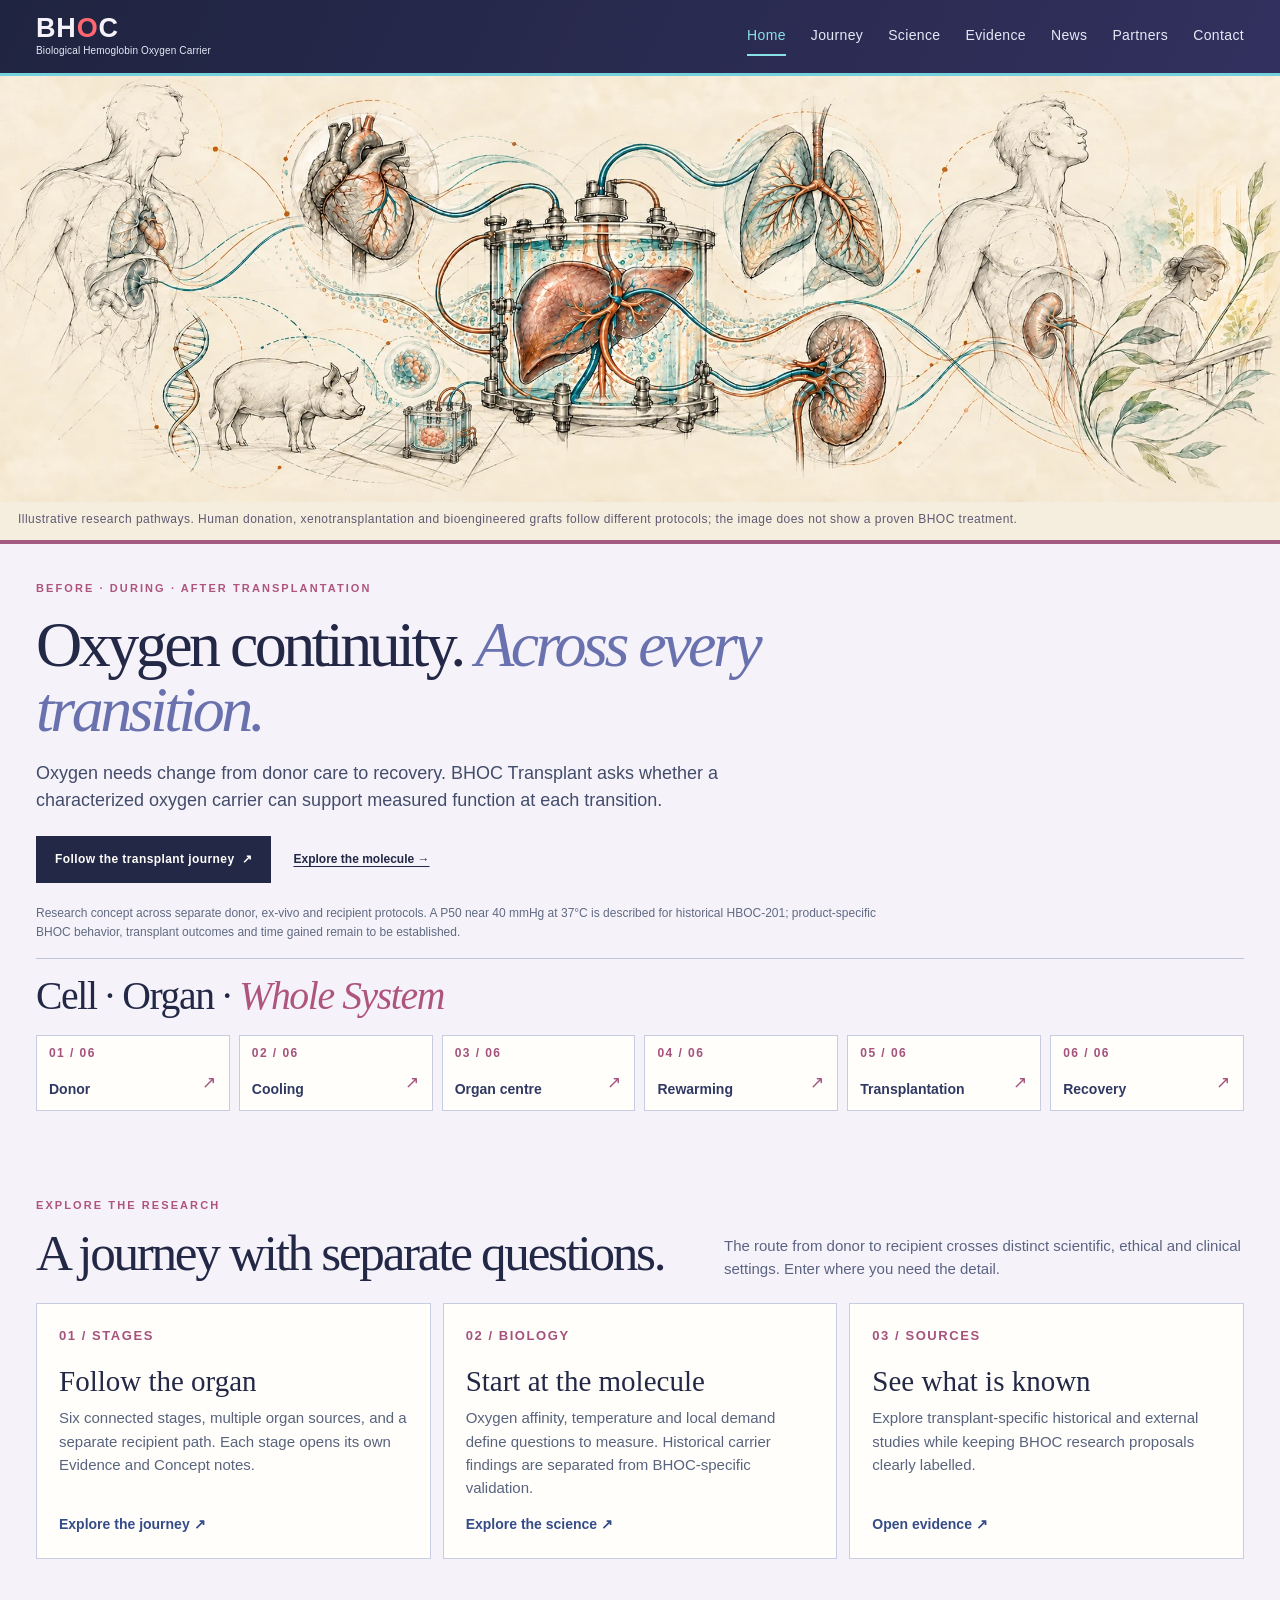
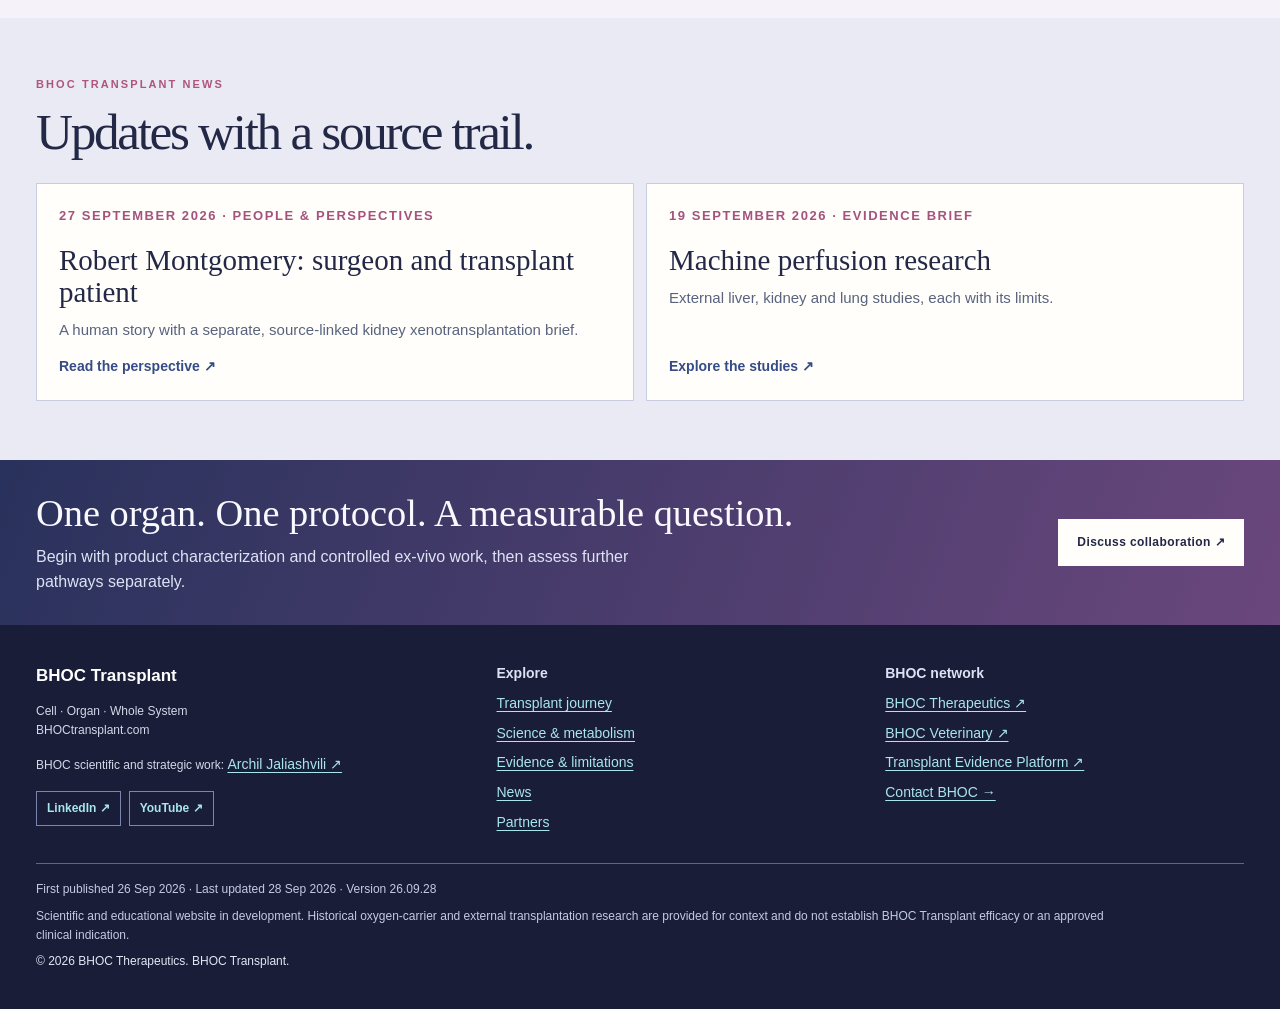
==== index.html @ cdf8cc91 "Clarify transplant journey wording and BHOC metadata" ====
<!doctype html>
<html lang="en">
<head>
<meta charset="utf-8">
<meta name="viewport" content="width=device-width, initial-scale=1">
<meta name="color-scheme" content="light">
<title>BHOC Transplant | Oxygen Continuity</title>
<meta name="description" content="BHOC Transplant research concept from donor care through organ preparation, transplantation and recovery.">
<link rel="canonical" href="https://bhoctransplant.com/">
<meta property="og:site_name" content="BHOC Therapeutics">
<meta property="og:locale" content="en_US">
<meta property="og:type" content="website">
<meta property="og:title" content="BHOC Transplant | Oxygen Continuity">
<meta property="og:description" content="BHOC Transplant research concept from donor care through organ preparation, transplantation and recovery.">
<meta property="og:url" content="https://bhoctransplant.com/">
<meta property="og:image" content="https://bhoctransplant.com/assets/transplant-journey-v3.webp">
<meta property="og:image:alt" content="BHOC Transplant organ preservation and oxygen continuity research concept">
<meta name="twitter:card" content="summary_large_image">
<meta name="twitter:title" content="BHOC Transplant | Oxygen Continuity">
<meta name="twitter:description" content="BHOC Transplant research concept from donor care through organ preparation, transplantation and recovery.">
<meta name="twitter:image" content="https://bhoctransplant.com/assets/transplant-journey-v3.webp">
<link rel="icon" type="image/svg+xml" href="data:image/svg+xml,%3Csvg%20xmlns%3D%22http%3A%2F%2Fwww.w3.org%2F2000%2Fsvg%22%20viewBox%3D%220%200%2064%2064%22%3E%3Crect%20width%3D%2264%22%20height%3D%2264%22%20rx%3D%2214%22%20fill%3D%22%23232847%22%2F%3E%3Cpath%20d%3D%22M19%2030a13%2013%200%200%201%2026-3M45%2034a13%2013%200%200%201-26%203%22%20fill%3D%22none%22%20stroke%3D%22%2375d2dc%22%20stroke-width%3D%225%22%20stroke-linecap%3D%22round%22%2F%3E%3Ccircle%20cx%3D%2232%22%20cy%3D%2232%22%20r%3D%224%22%20fill%3D%22%23ae547f%22%2F%3E%3C%2Fsvg%3E">
<link rel="stylesheet" href="assets/site.css?v=readability-1">
<script src="https://analytics.ahrefs.com/analytics.js" data-key="QKOByuekLnQUD29dCCoJVQ" async></script>
<script src="assets/ga4.js?v=20260927" defer></script>
<script type="application/ld+json">{"@context":"https://schema.org","@graph":[{"@type":"Organization","@id":"https://bhoctherapeutics.com/#organization","name":"BHOC Therapeutics","url":"https://bhoctherapeutics.com/","sameAs":["https://www.linkedin.com/company/bhoc-therapeutics/","https://www.youtube.com/@BHOCTherapeutics","https://bhocvet.com/","https://bhoctransplant.com/"],"description":"BHOC Therapeutics connects hemoglobin biology, oxygen delivery and source-linked research across human, veterinary and transplant applications within Precision Oxygen Therapeutics.","logo":"https://bhoctherapeutics.com/assets/bhoc-biodiversity-logo.png"},{"@type":"Person","@id":"https://bhoctherapeutics.com/archil-jaliashvili/#person","name":"Archil Jaliashvili","url":"https://bhoctherapeutics.com/archil-jaliashvili/","sameAs":["https://www.linkedin.com/in/archil-jaliashvili-bhoc/","https://orcid.org/0009-0006-4712-4942","https://github.com/ArchilJali"],"description":"Biotechnology and healthcare executive with more than 20 years of experience; BHOC project lead.","jobTitle":"Biotechnology and oxygen therapeutics executive","worksFor":{"@id":"https://bhoctherapeutics.com/#organization"},"knowsAbout":["Biological Hemoglobin Oxygen Carrier","Precision Oxygen Therapeutics","Hemoglobin-based oxygen carriers","Tissue oxygen delivery","Microcirculation"]},{"@type":"WebPage","@id":"https://bhoctransplant.com/#webpage","url":"https://bhoctransplant.com/","name":"BHOC Transplant | Oxygen Continuity","description":"BHOC Transplant research concept from donor care through organ preparation, transplantation and recovery.","isPartOf":{"@type":"WebSite","@id":"https://bhoctransplant.com/#website","name":"BHOC Therapeutics","url":"https://bhoctransplant.com/","alternateName":["BHOC Transplant"],"publisher":{"@id":"https://bhoctherapeutics.com/#organization"}},"publisher":{"@id":"https://bhoctherapeutics.com/#organization"},"mentions":{"@id":"https://bhoctherapeutics.com/archil-jaliashvili/#person"}}]}</script>
<script type="application/ld+json" data-bhoc-identity>{"@context":"https://schema.org","@graph":[{"@type":"WebSite","@id":"https://bhoctransplant.com/#website","name":"BHOC Therapeutics","url":"https://bhoctransplant.com/","publisher":{"@id":"https://bhoctherapeutics.com/#organization"},"inLanguage":"en","alternateName":["BHOC-Transplant-Therapeutics"]}]}</script>
</head>
<body class="home">
<div class="top"><header class="wrap topline"><a class="brand" href="/" aria-label="BHOC Transplant home"><span class="brand-mark">BH<i>O</i>C</span><span class="brand-sub">Biological Hemoglobin Oxygen Carrier</span></a><nav class="topnav" aria-label="Sections"><a href="/" aria-current="page">Home</a><a href="journey.html">Journey</a><a href="science.html">Science</a><a href="evidence.html">Evidence</a><a href="news.html">News</a><a href="partners.html">Partners</a><a href="contact.html">Contact</a></nav></header></div>
<main>
<section class="hero" id="idea">
        <figure class="hero-art">
          <img src="assets/transplant-journey-v3.webp" width="2172" height="724" loading="eager" fetchpriority="high" alt="Pencil and watercolor study of donor and recipient, heart, lungs, liver and kidney around an organ preparation chamber; a pig and DNA illustrate the separate xenograft path, and a small cabinet bioreactor contains a growing tissue construct">
          <figcaption>Illustrative research pathways. Human donation, xenotransplantation and bioengineered grafts follow different protocols; the image does not show a proven BHOC treatment.</figcaption>
        </figure>
      <div class="wrap hero-grid">
        <div class="hero-copy">
          <div class="eyebrow">Before · During · After transplantation</div>
          <h1 class="serif">Oxygen continuity. <em>Across every transition.</em></h1>
          <p class="lede">Oxygen needs change from donor care to recovery. BHOC Transplant asks whether a characterized oxygen carrier can support measured function at each transition.</p>
          <div class="hero-actions"><a class="button" href="journey.html">Follow the transplant journey &nbsp;↗</a><a class="textlink" href="science.html">Explore the molecule →</a></div>
          <p class="micro">Research concept across separate donor, ex-vivo and recipient protocols. A P50 near 40 mmHg at 37°C is described for historical HBOC-201; product-specific BHOC behavior, transplant outcomes and time gained remain to be established.</p>
        </div>

      </div>
      <div class="wrap journey-bar" id="journey">
        <div class="journey-vision">
          <h2>Cell · Organ · <em>Whole System</em></h2>
        </div>
        <nav class="stage-nav" aria-label="Explore the transplant stages">
          <a href="journey.html#stage-donor"><small>01 / 06</small><strong>Donor</strong></a>
          <a href="journey.html#stage-cooling"><small>02 / 06</small><strong>Cooling</strong></a>
          <a href="journey.html#stage-centre"><small>03 / 06</small><strong>Organ centre</strong></a>
          <a href="journey.html#stage-rewarming"><small>04 / 06</small><strong>Rewarming</strong></a>
          <a href="journey.html#stage-transplant"><small>05 / 06</small><strong>Transplantation</strong></a>
          <a href="journey.html#stage-recovery"><small>06 / 06</small><strong>Recovery</strong></a>
        </nav>
      </div>
    </section><section class="section home-directions"><div class="wrap"><div class="section-head"><div><div class="eyebrow">Explore the research</div><h2 class="serif">A journey with separate questions.</h2></div><p class="section-intro">The route from donor to recipient crosses distinct scientific, ethical and clinical settings. Enter where you need the detail.</p></div><div class="tile-grid"><a class="tile" href="journey.html"><small>01 / Stages</small><h3>Follow the organ</h3><p>Six connected stages, multiple organ sources, and a separate recipient path. Each stage opens its own Evidence and Concept notes.</p><span class="read-more">Explore the journey ↗</span></a><a class="tile" href="science.html"><small>02 / Biology</small><h3>Start at the molecule</h3><p>Oxygen affinity, temperature and local demand define questions to measure. Historical carrier findings are separated from BHOC-specific validation.</p><span class="read-more">Explore the science ↗</span></a><a class="tile" href="evidence.html"><small>03 / Sources</small><h3>See what is known</h3><p>Explore transplant-specific historical and external studies while keeping BHOC research proposals clearly labelled.</p><span class="read-more">Open evidence ↗</span></a></div></div></section><section class="section alt"><div class="wrap"><div class="section-head"><div><div class="eyebrow">BHOC Transplant news</div><h2 class="serif">Updates with a source trail.</h2></div></div><div class="tile-grid home-news-grid"><a class="tile" href="news/robert-montgomery-transplant-perspective.html"><small>27 September 2026 · People &amp; perspectives</small><h3>Robert Montgomery: surgeon and transplant patient</h3><p>A human story with a separate, source-linked kidney xenotransplantation brief.</p><span class="read-more">Read the perspective ↗</span></a><a class="tile" href="news.html#machine-perfusion"><small>19 September 2026 · Evidence brief</small><h3>Machine perfusion research</h3><p>External liver, kidney and lung studies, each with its limits.</p><span class="read-more">Explore the studies ↗</span></a></div></div></section><section class="partner-ribbon"><div class="wrap"><div><h2>One organ. One protocol. A measurable question.</h2><p>Begin with product characterization and controlled ex-vivo work, then assess further pathways separately.</p></div><a class="button" href="partners.html">Discuss collaboration ↗</a></div></section>
</main>
<footer><div class="wrap footer-grid"><div class="footer-identity"><strong>BHOC Transplant</strong><p>Cell · Organ · Whole System<br>BHOCtransplant.com</p><p>BHOC scientific and strategic work: <a href="https://bhoctherapeutics.com/archil-jaliashvili/" target="_blank" rel="noopener noreferrer">Archil Jaliashvili ↗</a></p><div class="footer-socials" role="group" aria-label="BHOC social media"><a href="https://www.linkedin.com/company/bhoc-therapeutics/" target="_blank" rel="noopener noreferrer" aria-label="BHOC Therapeutics on LinkedIn">LinkedIn ↗</a><a href="https://www.youtube.com/@BHOCTherapeutics" target="_blank" rel="noopener noreferrer" aria-label="BHOC Therapeutics on YouTube">YouTube ↗</a></div></div><div class="footer-links"><b>Explore</b><a href="journey.html">Transplant journey</a><a href="science.html">Science &amp; metabolism</a><a href="evidence.html">Evidence &amp; limitations</a><a href="news.html">News</a><a href="partners.html">Partners</a></div><div class="footer-links"><b>BHOC network</b><a href="https://bhoctherapeutics.com/" target="_blank" rel="noopener noreferrer">BHOC Therapeutics ↗</a><a href="https://bhocvet.com/" target="_blank" rel="noopener noreferrer">BHOC Veterinary ↗</a><a href="https://bhoctherapeutics.com/evidence/library/transplant/related/" target="_blank" rel="noopener noreferrer">Transplant Evidence Platform ↗</a><a href="contact.html">Contact BHOC →</a></div></div><div class="wrap footer-meta"><p>First published <time datetime="2026-09-26">26 Sep 2026</time> · Last updated <time datetime="2026-09-28">28 Sep 2026</time> · Version 26.09.28</p><p>Scientific and educational website in development. Historical oxygen-carrier and external transplantation research are provided for context and do not establish BHOC Transplant efficacy or an approved clinical indication.</p><p>© 2026 BHOC Therapeutics. BHOC Transplant.</p></div></footer>
</body>
</html>
---- assets/site.css ----
:root { --paper:#f2efe7; --paper2:#e9e5d9; --ink:#183332; --muted:#5d706c; --line:#b5bbb0; --sage:#7d9788; --copper:#ba785d; --oxygen:#8bc4b6; --white:#fbfaf6; --shadow:0 28px 65px rgba(18,42,41,.13); }
    * { box-sizing:border-box; }
    html { scroll-behavior:smooth; }
    body { margin:0; background:var(--paper); color:var(--ink); font-family:Arial,Helvetica,sans-serif; line-height:1.55; }
    a { color:inherit; text-decoration-thickness:1px; text-underline-offset:3px; }
    button { font:inherit; }
    .serif { font-family:Georgia,'Times New Roman',serif; font-weight:normal; }
    .eyebrow { color:var(--copper); font:700 11px/1.3 Arial,sans-serif; letter-spacing:.19em; text-transform:uppercase; }
    .wrap { width:min(1230px,calc(100% - 72px)); margin:auto; }
    .top { background:var(--ink); color:var(--paper); }
    .topline { display:flex; align-items:center; gap:22px; justify-content:space-between; padding:20px 0; border-bottom:1px solid rgba(242,239,231,.24); }
    .brand { display:flex; align-items:center; gap:14px; text-decoration:none; flex:none; }
    .brand-mark { font:bold 24px/1 Arial,sans-serif; letter-spacing:.03em; }
    .brand-mark i { font-style:normal; color:var(--copper); }
    .brand-sub { border-left:1px solid #668078; padding-left:14px; color:#c4d0c8; font:700 10px/1.35 Arial,sans-serif; letter-spacing:.22em; text-transform:uppercase; }
    .topnav { display:flex; gap:25px; font-size:12px; letter-spacing:.03em; }
    .topnav a { text-decoration:none; color:#d5ddd5; }
    .topnav a:hover { color:var(--oxygen); }
    .status { color:#cbd7cd; font:700 10px/1.35 Arial,sans-serif; letter-spacing:.15em; text-transform:uppercase; border:1px solid #687d77; padding:9px 11px; white-space:nowrap; }
    .mast { display:flex; gap:20px; align-items:center; padding:13px 0; color:#d1ded4; font-size:11px; letter-spacing:.03em; }
    .mast span:first-child { color:var(--oxygen); font-weight:bold; text-transform:uppercase; letter-spacing:.14em; }
    .mast b { color:#5f7772; }
    .hero { position:relative; overflow:hidden; padding:84px 0 96px; background:radial-gradient(ellipse at 88% 45%,#e3e6dc 0%,var(--paper) 48%,#f5f1e9 100%); }
    .hero::after { content:''; position:absolute; inset:0; pointer-events:none; opacity:.33; background-image:url("data:image/svg+xml,%3Csvg viewBox='0 0 170 170' xmlns='http://www.w3.org/2000/svg'%3E%3Cfilter id='n'%3E%3CfeTurbulence type='fractalNoise' baseFrequency='.7' numOctaves='2' stitchTiles='stitch'/%3E%3C/filter%3E%3Crect width='170' height='170' filter='url(%23n)' opacity='.075'/%3E%3C/svg%3E"); }
    .hero-grid { position:relative; z-index:1; }
    .hero h1 { max-width:690px; margin:25px 0; font-size:clamp(48px,5vw,78px); letter-spacing:-.055em; line-height:1.02; }
    .hero h1 em { color:#7e9a8d; font-weight:normal; }
    .lede { max-width:560px; font-size:18px; line-height:1.64; color:#465d59; }
    .hero-actions { display:flex; align-items:center; gap:22px; margin-top:33px; flex-wrap:wrap; }
    .button { display:inline-block; background:var(--ink); color:var(--white); padding:13px 18px; text-decoration:none; font-size:12px; font-weight:bold; letter-spacing:.035em; border:1px solid var(--ink); }
    .button:hover { background:#31534b; }
    .textlink { font-size:12px; font-weight:bold; }
    .micro { margin-top:34px; max-width:525px; font-size:11px; color:#70807a; }
    .hero-copy { max-width:970px; }
    .hero-art { width:100%; margin:34px 0 0; }
    .hero-art img { display:block; width:100%; height:auto; max-height:490px; object-fit:contain; }
    .hero-art figcaption { color:#60786d; font:11px/1.5 Arial,sans-serif; letter-spacing:.04em; margin:5px 0 0; }
    .journey-bar { border-top:1px solid #bdc3d8; padding-top:24px; margin-top:16px; }
    .journey-vision { display:flex; justify-content:space-between; align-items:end; gap:24px; }
    .journey-vision h2 { margin:0; color:var(--ink); font:normal clamp(29px,3.1vw,43px)/1.1 Georgia,serif; letter-spacing:-.035em; }
    .journey-vision h2 em { color:var(--copper); font-weight:normal; }
    .journey-vision p { max-width:395px; margin:0; color:#59627f; font-size:15px; }
    .stage-nav { display:grid; grid-template-columns:repeat(6,minmax(0,1fr)); gap:9px; margin-top:22px; }
    .stage-nav a { position:relative; min-height:89px; padding:14px 30px 15px 15px; display:flex; flex-direction:column; justify-content:space-between; gap:9px; background:#fffefa; border:1px solid #c7cce0; text-decoration:none; transition:transform .2s ease,background-color .2s ease,border-color .2s ease; }
    .stage-nav a small { color:#a5527d; font:700 12px/1 Arial,sans-serif; letter-spacing:.12em; }
    .stage-nav a strong { color:#303963; font:700 14px/1.22 Arial,sans-serif; }
    .stage-nav a::after { content:'↗'; position:absolute; right:13px; bottom:13px; color:#a5527d; font-size:17px; }
    .stage-nav a:hover,.stage-nav a:focus-visible { background:#edf0fa; border-color:#6877ae; transform:translateY(-2px); }
    .stage-nav a:focus-visible { outline:2px solid #a5527d; outline-offset:2px; }
    .phase { scroll-margin-top:24px; }
    .phase:target { border-color:#a5527d; box-shadow:0 0 0 2px #a5527d,0 12px 27px rgba(36,40,79,.12); }
    .section { padding:95px 0; }
    .section.alt { background:var(--paper2); }
    .section.dark { background:var(--ink); color:var(--paper); }
    .section-head { display:flex; align-items:end; justify-content:space-between; gap:25px; margin-bottom:36px; }
    .section h2 { font-size:clamp(37px,4vw,59px); letter-spacing:-.045em; line-height:1.08; margin:13px 0 0; }
    .section-intro { max-width:520px; color:#5f736d; margin:0; font-size:15px; }
    .dark .section-intro { color:#b5c9bf; }
    .principle { padding:78px 0 84px; background:var(--copper); color:#fff8ed; }
    .principle p { margin:0; max-width:1080px; font:normal clamp(27px,3.5vw,50px)/1.25 Georgia,serif; letter-spacing:-.025em; }
    .principle .minor { margin-top:22px; opacity:.82; font-size:13px; letter-spacing:.04em; }
    .system { display:grid; grid-template-columns:repeat(3,1fr); gap:12px; }
    .system article { min-height:260px; background:#f7f5ef; border:1px solid #cad0c4; padding:26px; position:relative; }
    .system article::before { content:attr(data-index); position:absolute; top:20px; right:25px; font:normal 45px/1 Georgia,serif; color:#cad6cd; }
    .system h3 { font:normal 28px/1.2 Georgia,serif; margin:59px 0 12px; }
    .system p { color:#5a6f68; font-size:13px; max-width:295px; }
    .system small { display:block; color:#ad7056; font-size:10px; font-weight:bold; letter-spacing:.13em; text-transform:uppercase; }
    .equation { margin:22px 0 0; border-top:1px solid #c2cabd; padding-top:18px; color:#60746c; font-size:13px; }
    .equation strong { color:var(--ink); }
    .entry-map { display:grid; grid-template-columns:1.15fr .85fr; gap:14px; margin:0 0 20px; }
    .entry-map article { border:1px solid #b9c8bd; background:#e6ede5; padding:22px 25px; }
    .entry-map article.recipient { background:#f4eadd; border-color:#d2bbaa; }
    .entry-map h3 { font:normal 25px/1.2 Georgia,serif; margin:8px 0; }
    .entry-map p { margin:0 0 11px; font-size:14px; color:#526b60; }
    .entry-map .recipient p { color:#786458; }
    .source-types { display:flex; gap:6px; flex-wrap:wrap; }
    .source-types span { border:1px solid #9eb5a6; padding:5px 8px; font-size:12px; color:#385b4d; background:#f5f7f0; }
    .entry-map .recipient .source-types span { border-color:#d4b9a5; color:#77553f; background:#fbf5e9; }
    .path-caption { color:#566c62; font-size:13px; margin:0 0 23px; }
    .continuum { display:grid; grid-template-columns:repeat(3,minmax(0,1fr)); gap:14px; }
    .phase { border:1px solid #c7cec1; background:#f8f6f0; padding:22px; min-height:325px; display:flex; flex-direction:column; }
    .phase b { display:block; color:var(--copper); font-size:12px; letter-spacing:.13em; }
    .phase h3 { font:normal 27px/1.14 Georgia,serif; margin:22px 0 11px; }
    .phase > p { color:#536b61; font-size:14px; margin:0 0 18px; }
    .phase-controls { display:flex; gap:8px; margin-top:auto; padding-top:16px; border-top:1px solid #c7d0c4; }
    .phase-controls button { flex:1; min-height:43px; border:1px solid #648a79; background:transparent; color:#24483d; font-size:13px; font-weight:bold; cursor:pointer; }
    .phase-controls button:hover,.phase-controls button:focus-visible,.phase-controls button[aria-expanded="true"] { color:#fff; background:#275349; }
    .phase-controls button:focus-visible { outline:2px solid var(--copper); outline-offset:2px; }
    .phase-panel { margin-top:13px; border-left:3px solid var(--copper); background:#e9eee7; padding:14px 15px; color:#3f5c51; font-size:13px; }
    .phase-panel[hidden] { display:none; }
    .phase-panel strong { display:block; color:#234a3f; margin-bottom:5px; }
    .phase-panel p { font-size:13px; margin:0 0 8px; }
    .phase-panel p:last-child { margin-bottom:0; }
    .phase-panel a { font-weight:bold; }
    .phase-panel .source-status { font-size:11px; font-weight:bold; text-transform:uppercase; letter-spacing:.07em; color:#8a5a44; }
    .time-hypothesis { border-left:3px solid var(--copper); margin-top:27px; padding:4px 0 4px 22px; max-width:990px; color:#526b61; font-size:13px; }
    .time-hypothesis strong { color:var(--ink); }
    .demand-layout { display:grid; grid-template-columns:1.2fr .8fr; gap:50px; align-items:center; }
    .diagram { min-height:490px; border:1px solid #789189; background:#23413c; padding:30px; position:relative; overflow:hidden; box-shadow:var(--shadow); }
    .diagram::before { content:''; position:absolute; inset:0; pointer-events:none; opacity:.13; background:repeating-linear-gradient(0deg,transparent 0 34px,#acc3b5 35px 36px),repeating-linear-gradient(90deg,transparent 0 34px,#acc3b5 35px 36px); }
    .diagram svg { position:relative; z-index:1; width:100%; height:auto; }
    .diagram-top { position:relative; z-index:2; color:#accabe; font-size:10px; letter-spacing:.18em; text-transform:uppercase; }
    .switches { display:flex; gap:8px; flex-wrap:wrap; margin:23px 0; }
    .switches button { border:1px solid #729489; color:#d2e6da; background:transparent; padding:10px 12px; cursor:pointer; font-size:11px; }
    .switches button[aria-pressed="true"] { color:#15332f; background:#9dcabb; border-color:#9dcabb; font-weight:bold; }
    .diagram-caption { position:relative; z-index:2; color:#d6e9dd; font:normal 23px/1.2 Georgia,serif; margin:15px 0 5px; }
    .diagram-note { position:relative; z-index:2; color:#a8c2b5; font-size:11px; margin:0; }
    .diagram .oxygen-dot { transition:opacity .3s ease,transform .4s ease; transform-origin:center; }
    .demand-layout ol { list-style:none; margin:0; padding:0; border-top:1px solid #a6baae; }
    .demand-layout li { display:grid; grid-template-columns:90px 1fr; gap:14px; padding:23px 0; border-bottom:1px solid #a6baae; }
    .demand-layout li span { color:#a9c9b6; font:700 10px/1.3 Arial,sans-serif; letter-spacing:.17em; }
    .demand-layout li strong { display:block; color:#f4f1e7; font:normal 22px/1.2 Georgia,serif; margin-bottom:7px; }
    .demand-layout li p { color:#b7cbc0; margin:0; font-size:12px; }
    .program { display:grid; grid-template-columns:repeat(3,1fr); gap:30px; }
    .program article { border-top:2px solid var(--sage); padding-top:21px; }
    .program b { color:var(--copper); letter-spacing:.16em; font-size:11px; }
    .program h3 { font:normal 25px/1.15 Georgia,serif; margin:13px 0; }
    .program p { font-size:13px; color:#64766e; }
    .callout { margin-top:38px; padding:24px 28px; border:1px solid #bec8bb; background:#f6f3eb; color:#586d65; font-size:13px; }
    .callout strong { color:var(--ink); }
    .reference-grid { display:grid; grid-template-columns:repeat(3,1fr); gap:14px; }
    .ref { border:1px solid #c2cabc; background:#f8f6ef; padding:24px; min-height:221px; }
    .ref .category { font:700 10px/1.3 Arial,sans-serif; letter-spacing:.15em; text-transform:uppercase; color:var(--copper); }
    .ref h3 { font:normal 26px/1.2 Georgia,serif; margin:18px 0 9px; }
    .ref p { font-size:12px; color:#60746c; margin:0 0 14px; }
    .ref a { font-size:11px; font-weight:bold; }
    .matrix { margin-top:42px; width:100%; border-collapse:collapse; background:#f8f6ef; font-size:12px; }
    .matrix th,.matrix td { border-bottom:1px solid #c7d0c3; padding:12px 14px; text-align:left; vertical-align:top; }
    .matrix th { background:#dce4d9; color:#3d6254; font-size:10px; letter-spacing:.14em; text-transform:uppercase; }
    .matrix td:first-child { font-weight:bold; }
    .matrix tr:last-child td { border-bottom:0; }
    .evidence-grid { display:grid; grid-template-columns:repeat(2,1fr); gap:15px; }
    .evidence { border:1px solid #748d83; padding:24px; min-height:206px; }
    .evidence b { color:#a7c9b8; font-size:10px; letter-spacing:.15em; text-transform:uppercase; }
    .evidence h3 { font:normal 24px/1.2 Georgia,serif; margin:14px 0 9px; }
    .evidence p { color:#c1d0c4; font-size:12px; }
    .evidence a { color:#b2d4c4; font-size:11px; }
    .claim-boundary { margin-top:30px; background:#2c4942; padding:28px; color:#dae6d8; }
    .claim-boundary h3 { margin:0 0 10px; font:normal 26px/1.2 Georgia,serif; }
    .claim-boundary p { font-size:13px; margin:10px 0; max-width:970px; }
    .claim-boundary strong { color:#f3e5d1; }
    footer { padding:45px 0; background:#102926; color:#b9ccc0; font-size:12px; }
    .footer-grid { display:flex; justify-content:space-between; gap:30px; }
    footer a { color:#d3e9d7; }
    .source-note { font-size:11px; color:#65796f; margin-top:18px; }
    /* A distinct midnight-indigo and mineral-cyan identity around the original drawing. */
    :root { --paper:#f5f3f9; --paper2:#e9eaf3; --ink:#232847; --muted:#596282; --line:#b8bfd2; --sage:#6785b6; --copper:#ae547f; --oxygen:#75d2dc; --white:#fffdf8; --shadow:0 28px 65px rgba(28,29,70,.18); }
    .top { background:linear-gradient(115deg,#1f2440,#32305e); border-bottom:3px solid #75d2dc; }
    .topline { border-bottom-color:rgba(255,255,255,.2); }
    .brand-mark i { color:#e5a2bc; }
    .brand-sub { border-left-color:#8d96c0; color:#ecdcf0; }
    .topnav a { color:#e7e8f6; }
    .status { border-color:#9299c1; color:#e6eafa; }
    .mast { color:#dce2f6; }
    .mast span:first-child { color:#8ce1e8; }
    .mast b { color:#c37c9a; }
    .hero { padding:0 0 48px; background:var(--paper); }
    .hero::after { display:none; }
    .hero-art { margin:0; background:#f5eedf; border-bottom:4px solid #a55a81; }
    .hero-art img { max-width:1700px; max-height:none; margin:auto; }
    .hero-art figcaption { max-width:1700px; margin:0 auto; padding:9px 18px 11px; color:#5f5871; background:#f5eedf; }
    .hero-grid { padding:59px 0 32px; }
    .hero h1 { max-width:960px; }
    .hero h1 em { color:#6972ae; }
    .lede { max-width:830px; color:#434c6b; }
    .micro { max-width:840px; color:#606a83; }
    .button:hover { background:#485896; }
    .section-intro { color:#5b6383; }
    .dark .section-intro { color:#c9d2ee; }
    .principle { background:linear-gradient(120deg,#303769 0%,#60487b 60%,#994f77 100%); color:#fffaf6; }
    .system article,.ref,.phase { background:#fffefa; border-color:#c7cce0; }
    .system article::before { color:#d8d9e9; }
    .system p,.program p,.ref p,.equation,.callout,.path-caption,.time-hypothesis { color:#59627f; }
    .system small { color:#a5527d; }
    .equation { border-top-color:#c9cde0; }
    .entry-map article { background:#e4ebf6; border-color:#b4c4df; }
    .entry-map article.recipient { background:#f4e9ee; border-color:#d8b9cb; }
    .entry-map p,.entry-map .recipient p { color:#4d5c7c; }
    .source-types span { color:#344c78; background:#f8faff; border-color:#a9bcdc; }
    .entry-map .recipient .source-types span { color:#793f6c; background:#fff7fa; border-color:#d8aec7; }
    .phase > p { color:#535d78; }
    .phase-controls { border-top-color:#c9cde1; }
    .phase-controls button { border-color:#6677ad; color:#35477c; }
    .phase-controls button:hover,.phase-controls button:focus-visible,.phase-controls button[aria-expanded="true"] { background:#394c8b; color:white; }
    .phase-panel { background:#edf0f9; color:#485470; }
    .phase-panel strong { color:#293a72; }
    .phase-panel .source-status { color:#985478; }
    .diagram { background:#292f5b; border-color:#7c92c4; }
    .diagram::before { background:repeating-linear-gradient(0deg,transparent 0 34px,#a2b6dc 35px 36px),repeating-linear-gradient(90deg,transparent 0 34px,#a2b6dc 35px 36px); }
    .switches button { border-color:#91a9d0; color:#e5ebff; }
    .switches button[aria-pressed="true"] { color:#1e2d51; background:#87d9e0; border-color:#87d9e0; }
    .demand-layout li { border-bottom-color:#919bc0; }
    .demand-layout ol { border-top-color:#919bc0; }
    .demand-layout li p,.diagram-note { color:#c6d4ed; }
    .diagram-caption,.demand-layout li strong { color:#fffdf7; }
    .callout { background:#f7f6fc; border-color:#c6cbe0; }
    .matrix { background:#fffefa; }
    .matrix th { background:#d9e3f5; color:#324b80; }
    .matrix td,.matrix th { border-bottom-color:#c8d0e3; }
    .evidence { border-color:#8b9dc8; }
    .evidence b,.evidence a { color:#a3e2e8; }
    .evidence p { color:#d2d8e9; }
    .claim-boundary { background:#343c69; color:#e9ecf8; }
    .claim-boundary strong { color:#f6c6d8; }
    footer { background:#191d37; color:#d4d8e9; }
    footer a { color:#a9e6eb; }
    .source-note { color:#68718e; }
    @media(max-width:950px) { .topnav { display:none; } .demand-layout,.entry-map { grid-template-columns:1fr; } .reference-grid,.continuum { grid-template-columns:repeat(2,1fr); } .stage-nav { grid-template-columns:repeat(3,minmax(0,1fr)); } }
    @media(max-width:630px) { .wrap { width:calc(100% - 36px); } .brand-sub { font-size:8px; } .status { font-size:8px; } .hero h1 { font-size:48px; } .hero-grid { padding:42px 0 26px; } .hero-art figcaption { padding:8px 18px; } .journey-vision { display:block; } .journey-vision p { margin-top:11px; } .stage-nav { grid-template-columns:repeat(2,minmax(0,1fr)); } .section { padding:64px 0; } .section-head { display:block; } .section-intro { margin-top:20px; } .system,.program,.reference-grid,.evidence-grid,.continuum { grid-template-columns:1fr; } .demand-layout li { grid-template-columns:65px 1fr; } .matrix-wrap { overflow-x:auto; } .matrix { min-width:650px; } .footer-grid { display:block; } }
    @media(prefers-reduced-motion:reduce) { html { scroll-behavior:auto; } * { transition:none !important; } }

/* Shared navigation and compact secondary pages. */
.topnav a { display:inline-flex; align-items:center; min-height:40px; font-size:14px; white-space:nowrap; }
.topnav a[aria-current="page"] { color:#8ce1e8; box-shadow:inset 0 -2px #8ce1e8; }
.mast { justify-content:space-between; }
.mast .context { color:#dce2f6; text-transform:none; letter-spacing:.03em; }
.page-hero { background:linear-gradient(120deg,#f5f3f9 40%,#e8ebf8); padding:67px 0 73px; border-bottom:1px solid #c9cde0; }
.page-hero h1 { margin:14px 0 17px; max-width:930px; font:normal clamp(43px,5vw,68px)/1.05 Georgia,serif; letter-spacing:-.045em; }
.page-hero h1 em { color:#a5527d; font-weight:normal; }
.page-hero p { max-width:760px; color:#535e7e; font-size:18px; line-height:1.55; }
.page-hero .actions { display:flex; gap:11px; flex-wrap:wrap; margin-top:28px; }
.page-hero .button.secondary { color:#35477c; background:transparent; border-color:#8d9bc6; }
.page-hero .button.secondary:hover { background:#e6eafa; }
.page-hero .stage-nav { margin-top:29px; }
.page-note { max-width:800px; color:#59627f; font-size:14px; line-height:1.6; margin:20px 0 0; }
.tile-grid { display:grid; grid-template-columns:repeat(3,minmax(0,1fr)); gap:14px; }
.tile { min-height:234px; display:flex; flex-direction:column; background:#fffefa; border:1px solid #c7cce0; padding:28px; text-decoration:none; transition:border-color .2s,transform .2s; }
.tile:hover,.tile:focus-visible { border-color:#8c75aa; transform:translateY(-2px); }
.tile:focus-visible { outline:2px solid #a5527d; outline-offset:2px; }
.tile small { color:#a5527d; font-size:13px; font-weight:bold; text-transform:uppercase; letter-spacing:.12em; }
.tile h3 { font:normal 29px/1.1 Georgia,serif; margin:31px 0 11px; }
.tile p { color:#58637e; font-size:15px; margin:0 0 20px; }
.tile .read-more { margin-top:auto; color:#364c88; font-size:14px; font-weight:bold; }
.partner-ribbon { background:linear-gradient(110deg,#29325c,#6a477d); color:#faf9ff; padding:45px 0; }
.partner-ribbon .wrap { display:flex; align-items:center; justify-content:space-between; gap:30px; }
.partner-ribbon h2 { font:normal clamp(31px,3vw,42px)/1.15 Georgia,serif; margin:0 0 10px; }
.partner-ribbon p { max-width:660px; margin:0; color:#dde3f4; font-size:16px; }
.partner-ribbon .button { background:#fffefa; color:#232847; border-color:#fffefa; white-space:nowrap; }
.partner-ribbon .button:hover { background:#e0e6f8; }
.link-row { display:flex; flex-wrap:wrap; gap:10px; margin-top:22px; }
.link-row a { display:inline-block; padding:11px 14px; background:#fffefa; border:1px solid #c7cce0; text-decoration:none; color:#303e78; font-weight:bold; font-size:14px; }
.link-row a:hover,.link-row a:focus-visible { background:#e7ebfb; }
.network-grid { display:grid; grid-template-columns:repeat(3,minmax(0,1fr)); gap:14px; }
.network-card { display:flex; flex-direction:column; min-height:245px; padding:26px; border:1px solid #c7cce0; background:#fffefa; }
.network-card b { color:#a5527d; font-size:13px; text-transform:uppercase; letter-spacing:.08em; }
.network-card h2 { font:normal 29px/1.15 Georgia,serif; margin:18px 0 12px; }
.network-card p { margin:0 0 20px; color:#5b6481; font-size:15px; }
.network-card .network-links { display:flex; flex-direction:column; gap:9px; margin-top:auto; }
.network-card a { color:#334b8a; font-size:14px; font-weight:bold; }
.feed { display:grid; gap:12px; }
.feed article { display:grid; grid-template-columns:165px 1fr; gap:28px; padding:25px 28px; border:1px solid #c7cce0; background:#fffefa; }
.feed time { color:#a5527d; font-size:14px; font-weight:bold; }
.feed .category { display:block; color:#677195; font-size:13px; margin-top:8px; }
.feed h2 { font:normal 27px/1.2 Georgia,serif; margin:0 0 11px; }
.feed p { color:#59627f; font-size:15px; margin:0 0 15px; }
.feed a { color:#334b8a; font-size:14px; font-weight:bold; }
.scope-grid { display:grid; grid-template-columns:repeat(2,minmax(0,1fr)); gap:14px; }
.scope-grid article { border:1px solid #c7cce0; background:#fffefa; padding:25px; }
.scope-grid b { color:#a5527d; font-size:13px; letter-spacing:.1em; }
.scope-grid h2 { font:normal 27px/1.15 Georgia,serif; margin:19px 0 10px; }
.scope-grid p { color:#5b6481; font-size:15px; margin:0; }
footer { padding:46px 0; }
.footer-grid { display:grid; grid-template-columns:1.2fr 1fr 1fr; }
footer strong { color:#fff; font-size:17px; }
footer .footer-links { display:flex; flex-direction:column; gap:8px; }
footer .footer-links b { color:#dbe2f4; font-size:14px; }
footer a { font-size:14px; }
.home-directions .section-head { margin-bottom:27px; }
@media(max-width:950px) {
  .topline { flex-wrap:wrap; }
  .topnav { order:3; display:flex; width:100%; overflow-x:auto; gap:22px; padding-top:10px; border-top:1px solid rgba(255,255,255,.16); }
  .status { margin-left:auto; }
  .tile-grid,.network-grid { grid-template-columns:repeat(2,minmax(0,1fr)); }
  .footer-grid { grid-template-columns:repeat(2,minmax(0,1fr)); }
}
@media(max-width:630px) {
  .topline { gap:11px; }
  .brand-mark { font-size:22px; }
  .topnav { gap:18px; }
  .topnav a { font-size:14px; flex:none; }
  .mast { flex-wrap:wrap; gap:4px; }
  .mast .context { display:none; }
  .page-hero { padding:48px 0 52px; }
  .page-hero h1 { font-size:44px; }
  .page-hero p { font-size:16px; }
  .tile-grid,.network-grid,.scope-grid { grid-template-columns:1fr; }
  .tile { min-height:210px; }
  .partner-ribbon .wrap { display:block; }
  .partner-ribbon .button { margin-top:24px; }
  .feed article { display:block; padding:22px; }
  .feed .story { margin-top:16px; }
  .footer-grid { grid-template-columns:1fr; }
  .status { font-size:10px; }
}

/* A shorter reading path on the landing page. */
.home .hero { padding-bottom:28px; }
.home .hero-grid { padding:37px 0 17px; }
.home .hero h1 { margin:17px 0 18px; }
.home .lede { margin:0; line-height:1.5; }
.home .hero-actions { margin-top:22px; }
.home .micro { margin:21px 0 0; }
.home .journey-bar { margin-top:0; padding-top:16px; }
.home .stage-nav { margin-top:16px; }
.home .stage-nav a { min-height:76px; padding:11px 27px 12px 12px; gap:6px; }
.home .section { padding:59px 0; }
.home .section-head,.home .home-directions .section-head { margin-bottom:23px; }
.home .tile-grid { gap:12px; }
.home .tile { min-height:204px; padding:22px; }
.home .tile h3 { margin:19px 0 9px; }
.home .tile p { margin-bottom:15px; }
.home .partner-ribbon { padding:31px 0; }
.home footer { padding:38px 0; }
@media(max-width:630px) {
  .home .hero-grid { padding:30px 0 15px; }
  .home .hero h1 { margin:14px 0; }
  .home .hero { padding-bottom:23px; }
  .home .section { padding:46px 0; }
  .home .stage-nav a { min-height:73px; }
  .home .tile { min-height:0; padding:20px; }
}

.footer-identity p { margin:12px 0 0; line-height:1.65; }
.footer-socials { display:flex; flex-wrap:wrap; gap:8px; margin-top:15px; }
.footer-socials a { border:1px solid #7986af; padding:7px 10px; font-size:12px; font-weight:bold; text-decoration:none; }
.footer-socials a:hover,.footer-socials a:focus-visible { background:#333c69; color:#fff; }
.footer-meta { border-top:1px solid #5d668e; margin-top:30px; padding-top:16px; color:#c3cbe2; font-size:12px; line-height:1.55; }
.footer-meta p { max-width:1100px; margin:0 0 8px; }
.footer-meta p:last-child { margin-bottom:0; color:#e2e7f5; }

/* Contact page uses the established BHOC form layout in the Transplant palette. */
.contact-intro { padding:48px 0 30px; background:linear-gradient(120deg,#f5f3f9 40%,#e8ebf8); }
.contact-intro h1 { margin:12px 0 14px; font:normal clamp(43px,5vw,66px)/1.06 Georgia,serif; letter-spacing:-.045em; }
.contact-intro h1 em { color:#a5527d; font-weight:normal; }
.contact-intro p { margin:0; max-width:780px; color:#535e7e; font-size:17px; }
.contact-section { padding:24px 0 77px; background:linear-gradient(#e8ebf8,#f5f3f9 150px); }
.contact-grid { display:grid; grid-template-columns:minmax(0,1.7fr) minmax(260px,.75fr); align-items:start; gap:18px; max-width:1050px; }
.contact-card { border:1px solid #c7cce0; background:#fffefa; padding:27px; box-shadow:0 18px 42px rgba(28,29,70,.08); }
.contact-card > .eyebrow { display:block; margin-bottom:22px; }
.contact-form { position:relative; display:grid; grid-template-columns:repeat(2,minmax(0,1fr)); gap:17px 14px; }
.contact-form label { display:flex; flex-direction:column; gap:7px; color:#29365f; font-size:13px; font-weight:bold; }
.contact-form input:not([type="checkbox"]),.contact-form select,.contact-form textarea { width:100%; min-width:0; padding:11px 12px; border:1px solid #bfc8dc; border-radius:5px; background:#fff; color:#232847; font:15px/1.4 Arial,Helvetica,sans-serif; }
.contact-form input:not([type="checkbox"]),.contact-form select { min-height:46px; }
.contact-form textarea { min-height:135px; resize:vertical; }
.contact-form input:focus-visible,.contact-form select:focus-visible,.contact-form textarea:focus-visible { outline:2px solid #647bba; outline-offset:2px; }
.contact-full { grid-column:1/-1; }
.contact-form .contact-human { display:flex; flex-direction:row; align-items:center; gap:10px; font-weight:normal; }
.contact-human input { width:18px; height:18px; accent-color:#354a88; }
.contact-form .contact-honey { position:absolute; left:-9999px; width:1px; height:1px; opacity:0; }
.contact-submit { display:flex; align-items:center; flex-wrap:wrap; gap:14px; }
.contact-submit .button { cursor:pointer; min-height:47px; }
.contact-submit .button:disabled { opacity:.6; cursor:wait; }
.contact-submit p { margin:0; color:#59627f; font-size:13px; }
.contact-note { margin:0; color:#68718e; font-size:12px; }
.contact-success[hidden],.contact-form[hidden] { display:none; }
.contact-success { padding:15px 0 20px; outline:none; }
.contact-success h2 { margin:0 0 8px; font:normal 31px/1.2 Georgia,serif; }
.contact-success p { margin:0; color:#59627f; }
.contact-direct { background:#252e5a; border-top:4px solid #b96290; color:#fffdf8; padding:28px 25px; box-shadow:0 18px 42px rgba(28,29,70,.11); }
.contact-direct .eyebrow { color:#c7e7ef; }
.contact-direct h2 { margin:19px 0 15px; font:normal 29px/1.18 Georgia,serif; }
.contact-direct p { margin:0 0 23px; color:#dce3f6; font-size:14px; }
.contact-direct a { display:inline-block; padding:12px 14px; background:#fffefa; color:#28325b; text-decoration:none; font-size:14px; font-weight:bold; }
.contact-direct a:hover,.contact-direct a:focus-visible { background:#dceef2; }
@media(max-width:760px) { .contact-grid { grid-template-columns:1fr; } .contact-direct { max-width:none; } }
@media(max-width:520px) { .contact-intro { padding:39px 0 22px; } .contact-intro p { font-size:15px; } .contact-section { padding:18px 0 54px; } .contact-card { padding:21px; } .contact-form { grid-template-columns:1fr; } .contact-full { grid-column:auto; } }

/* Keep the transplant news preview balanced with two current stories. */
.home-news-grid { grid-template-columns:repeat(2,minmax(0,1fr)); }
@media(max-width:630px) { .home-news-grid { grid-template-columns:1fr; } }

/* Compact site identity and focused transplant news list. */
.topline { padding:15px 0; border-bottom:0; }
.brand { flex-direction:column; align-items:flex-start; gap:3px; }
.brand-mark { font-size:27px; }
.brand-mark i { color:#ff6670; }
.brand-sub { border:0; padding:0; color:#e6eaf6; font:500 10px/1.25 Arial,Helvetica,sans-serif; letter-spacing:.015em; text-transform:none; white-space:nowrap; }
.news-page .page-hero { padding:27px 0 16px; border-bottom:0; }
.news-page .page-hero h1 { margin:0; font-size:clamp(38px,4.2vw,54px); }
.news-page .news-section { padding:0 0 56px; }
.news-page .feed { max-width:1100px; gap:0; border-top:1px solid #c7cce0; }
.news-page .feed article { grid-template-columns:130px minmax(0,1fr); gap:28px; padding:25px 0 27px; border:0; border-bottom:1px solid #c7cce0; background:transparent; }
.news-page .feed .category { margin-top:3px; }
.news-page .feed h2 { margin:0 0 7px; font-size:clamp(23px,2.5vw,30px); }
.news-page .feed p { margin:0 0 10px; font-size:14px; }
.news-page .story-links { display:flex; flex-wrap:wrap; gap:8px 22px; }
.news-page .story-links a { text-decoration:none; border-bottom:1px solid currentColor; }
.news-page .story-links a:hover,.news-page .story-links a:focus-visible { color:#a5527d; }
@media(max-width:630px) {
  .topline { padding:15px 0 11px; }
  .brand-mark { font-size:25px; }
  .brand-sub { font-size:9px; }
  .news-page .page-hero { padding:22px 0 10px; }
  .news-page .news-section { padding-bottom:39px; }
  .news-page .feed article { padding:20px 0 22px; }
  .news-page .feed .story { margin-top:8px; }
  .news-page .feed .category { display:inline; margin:0 0 0 10px; }
}

/* Reading pass: concise page intros and legible scientific detail. */
.home .lede { max-width:760px; }
.home .micro { font-size:12px; line-height:1.55; }
.home .hero-art figcaption { font-size:12px; line-height:1.45; }
.journey-page .page-hero { padding:42px 0 45px; }
.journey-page .page-hero .stage-nav { margin-top:24px; }
.journey-page .section { padding:61px 0; }
.journey-page .section-head { margin-bottom:25px; }
.journey-page .phase { min-height:302px; }
.journey-page .phase h3 { margin-top:17px; }
.journey-page .phase-panel,.journey-page .phase-panel p { font-size:14px; line-height:1.5; }
.journey-page .program { gap:24px; }
.journey-page .program p { font-size:14px; line-height:1.55; }
.science-page .page-hero { padding:45px 0 52px; }
.science-page .section { padding:62px 0; }
.science-page .section-head { margin-bottom:27px; }
.science-page .system p { font-size:15px; line-height:1.55; }
.science-page .equation { font-size:14px; }
.science-page .demand-layout li p { font-size:15px; line-height:1.55; }
.science-page .demand-layout li span { font-size:11px; }
.science-page .diagram-note { font-size:12px; }
.evidence-page .page-hero { padding:43px 0 49px; }
.evidence-page .section { padding:60px 0; }
.evidence-page .section-head { margin-bottom:25px; }
.evidence-page .evidence { min-height:0; padding:22px 24px; }
.evidence-page .evidence h3 { margin:11px 0 9px; }
.evidence-page .evidence p { font-size:15px; line-height:1.55; }
.evidence-page .evidence a { font-size:14px; font-weight:700; text-underline-offset:3px; }
.evidence-page .claim-boundary { margin-top:24px; padding:22px 26px; }
.evidence-page .claim-boundary h3 { margin:0 0 7px; }
.evidence-page .claim-boundary p { font-size:14px; line-height:1.55; margin:0; }
.partners-page .page-hero { padding:44px 0 50px; }
.partners-page .section { padding:62px 0; }
.partners-page .section-head { margin-bottom:26px; }
.partners-page .scope-grid article { padding:22px 24px; }
.partners-page .scope-grid h2 { margin:14px 0 9px; }
.partners-page .partner-ribbon { padding:34px 0; }
@media(max-width:630px) {
  .journey-page .page-hero,.science-page .page-hero,.evidence-page .page-hero,.partners-page .page-hero { padding:33px 0 38px; }
  .journey-page .section,.science-page .section,.evidence-page .section,.partners-page .section { padding:43px 0; }
  .journey-page .phase { min-height:0; }
  .science-page .demand-layout li { grid-template-columns:76px 1fr; gap:11px; }
}

/* Independent advocacy belongs beside research collaborators, with an explicit evidence boundary. */
.partners-page .advocacy-section { background:linear-gradient(125deg,#edf1f8,#f5f3f9 50%); }
.advocacy-section .section-intro { max-width:575px; font-size:16px; line-height:1.6; }
.advocacy-layout { display:grid; grid-template-columns:minmax(0,1fr) minmax(0,1fr); gap:16px; align-items:stretch; }
.advocacy-principle,.advocate-card { padding:27px 29px; border:1px solid #c7cce0; }
.advocacy-principle { background:#fffefa; border-top:4px solid #75c8d4; }
.advocacy-principle h3 { margin:0 0 22px; color:#232847; font:normal clamp(29px,2.7vw,38px)/1.12 Georgia,serif; letter-spacing:-.035em; }
.advocacy-principle h3 em { color:#a5527d; font-weight:normal; }
.advocacy-principle p { color:#4c5876; font-size:15px; line-height:1.65; margin:0 0 17px; }
.advocacy-principle p:last-child { margin-bottom:0; }
.advocacy-principle sup { line-height:0; }
.advocacy-principle sup a { color:#8c3d6b; font-size:14px; font-weight:bold; text-decoration:none; }
.advocacy-principle sup a:hover,.advocacy-principle sup a:focus-visible { text-decoration:underline; }
.advocate-card { background:#262d55; border-color:#50547d; border-top:4px solid #b96891; color:#f9f6fd; }
.advocate-head { display:grid; grid-template-columns:128px minmax(0,1fr); align-items:start; gap:20px; }
.advocate-photo { margin:0; }
.advocate-photo img { display:block; width:128px; height:161px; object-fit:cover; object-position:center 18%; border:1px solid #a6b8d0; }
.advocate-photo figcaption { margin-top:6px; font-size:11px; line-height:1.4; color:#bdcde4; }
.advocate-photo a { color:inherit; }
.advocate-label { color:#a4e2e9; font-size:11px; font-weight:700; letter-spacing:.11em; text-transform:uppercase; }
.advocate-card h3 { margin:8px 0 9px; font:normal 31px/1.12 Georgia,serif; }
.advocate-card p { margin:0; color:#dbe1f2; font-size:14px; line-height:1.55; }
.advocate-card blockquote { margin:21px 0 17px; padding:4px 0 4px 17px; border-left:3px solid #79d4dc; color:#fffdfa; font:italic 23px/1.3 Georgia,serif; }
.advocate-card .advocate-context { color:#cbd4e9; font-size:13px; }
.advocate-links { display:flex; flex-wrap:wrap; gap:8px 18px; margin-top:19px; }
.advocate-links a { color:#a9edf0; font-size:14px; font-weight:700; text-underline-offset:3px; }
.advocacy-notes { margin-top:19px; padding:17px 20px; border:1px solid #c7cce0; background:#f8f8fc; }
.advocacy-notes h3 { margin:0 0 9px; color:#37436d; font-size:12px; letter-spacing:.1em; text-transform:uppercase; }
.advocacy-notes p { margin:7px 0; color:#59627f; font-size:14px; line-height:1.55; }
.advocacy-notes p > a:first-child { display:inline-block; min-width:25px; color:#90436f; font-weight:bold; text-decoration:none; }
.advocacy-notes p > a:last-child:not(:first-child) { color:#334b8a; font-weight:bold; }
@media(max-width:850px) { .advocacy-layout { grid-template-columns:1fr; } }
@media(max-width:520px) {
  .advocacy-principle,.advocate-card { padding:22px 20px; }
  .advocate-head { grid-template-columns:92px minmax(0,1fr); gap:14px; }
  .advocate-photo img { width:92px; height:116px; }
  .advocate-card h3 { font-size:27px; }
  .advocate-card blockquote { font-size:20px; }
  .advocacy-notes { padding:15px; }
}
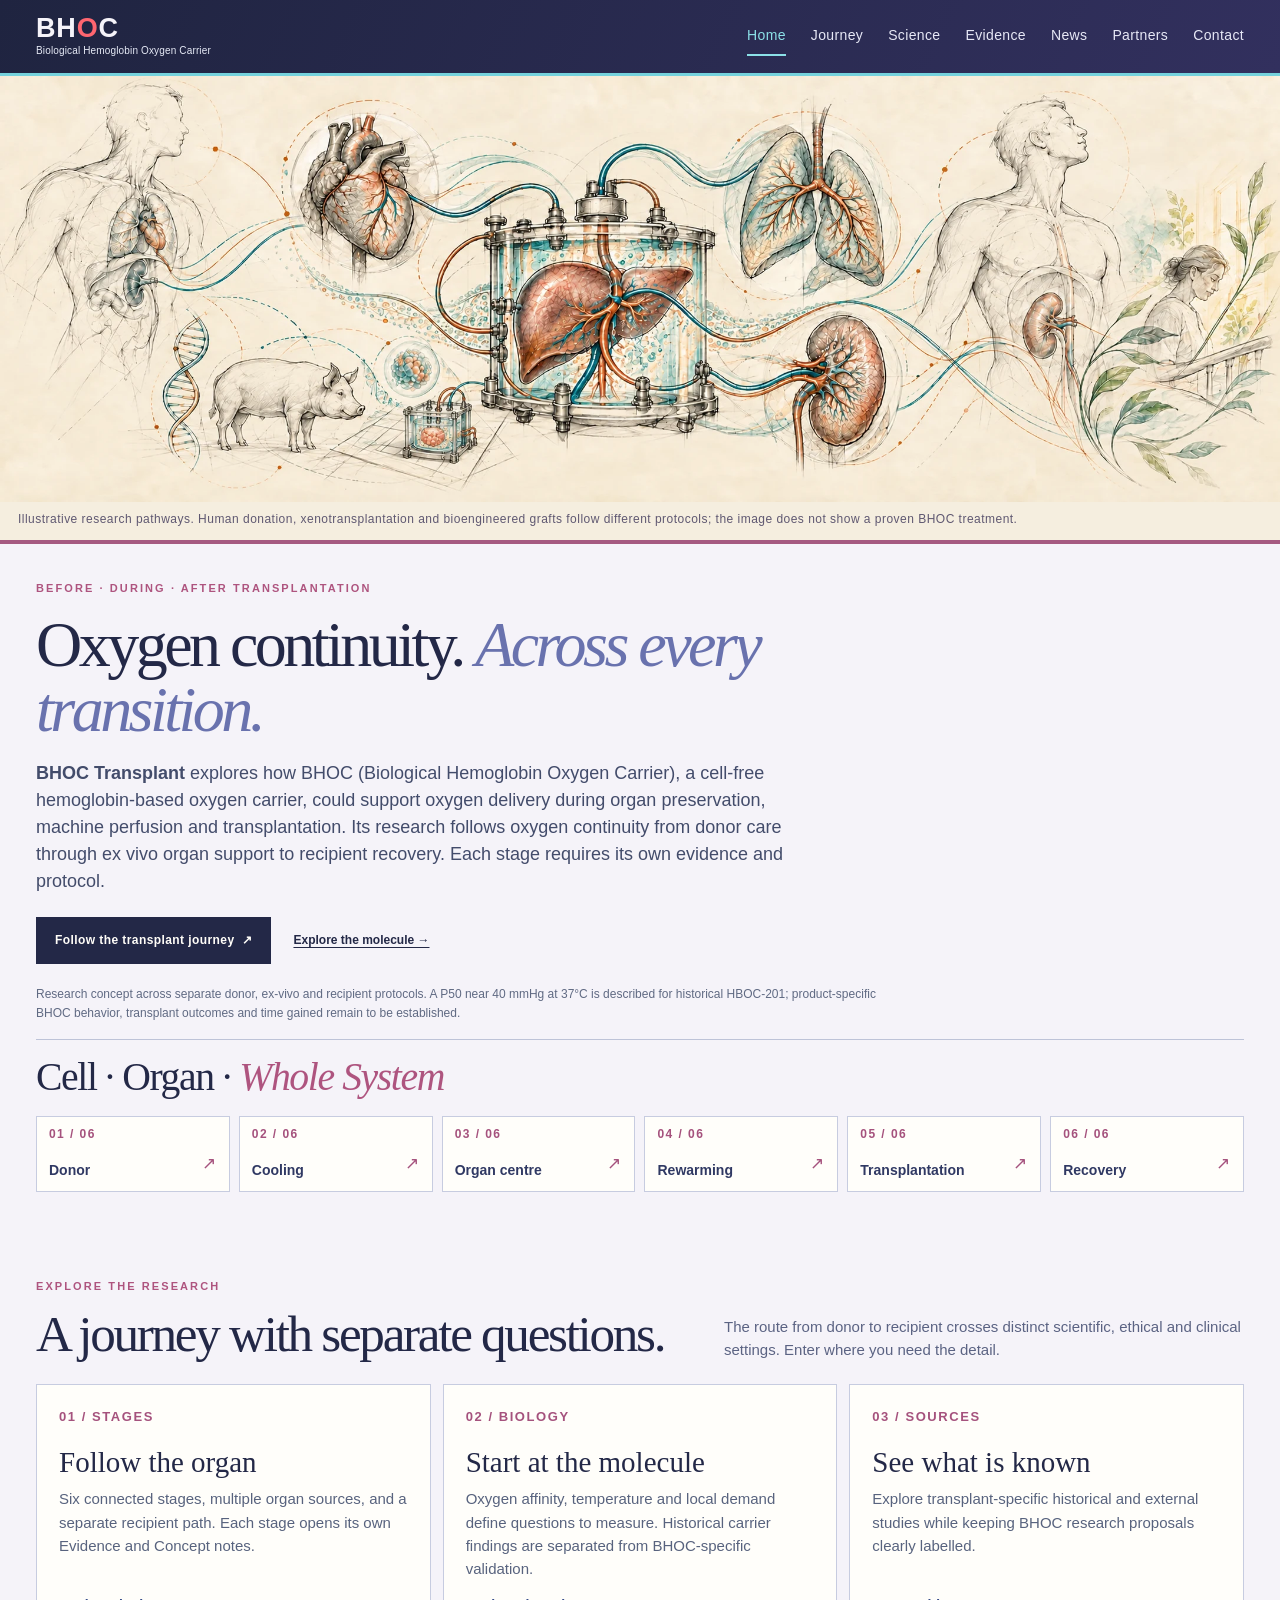
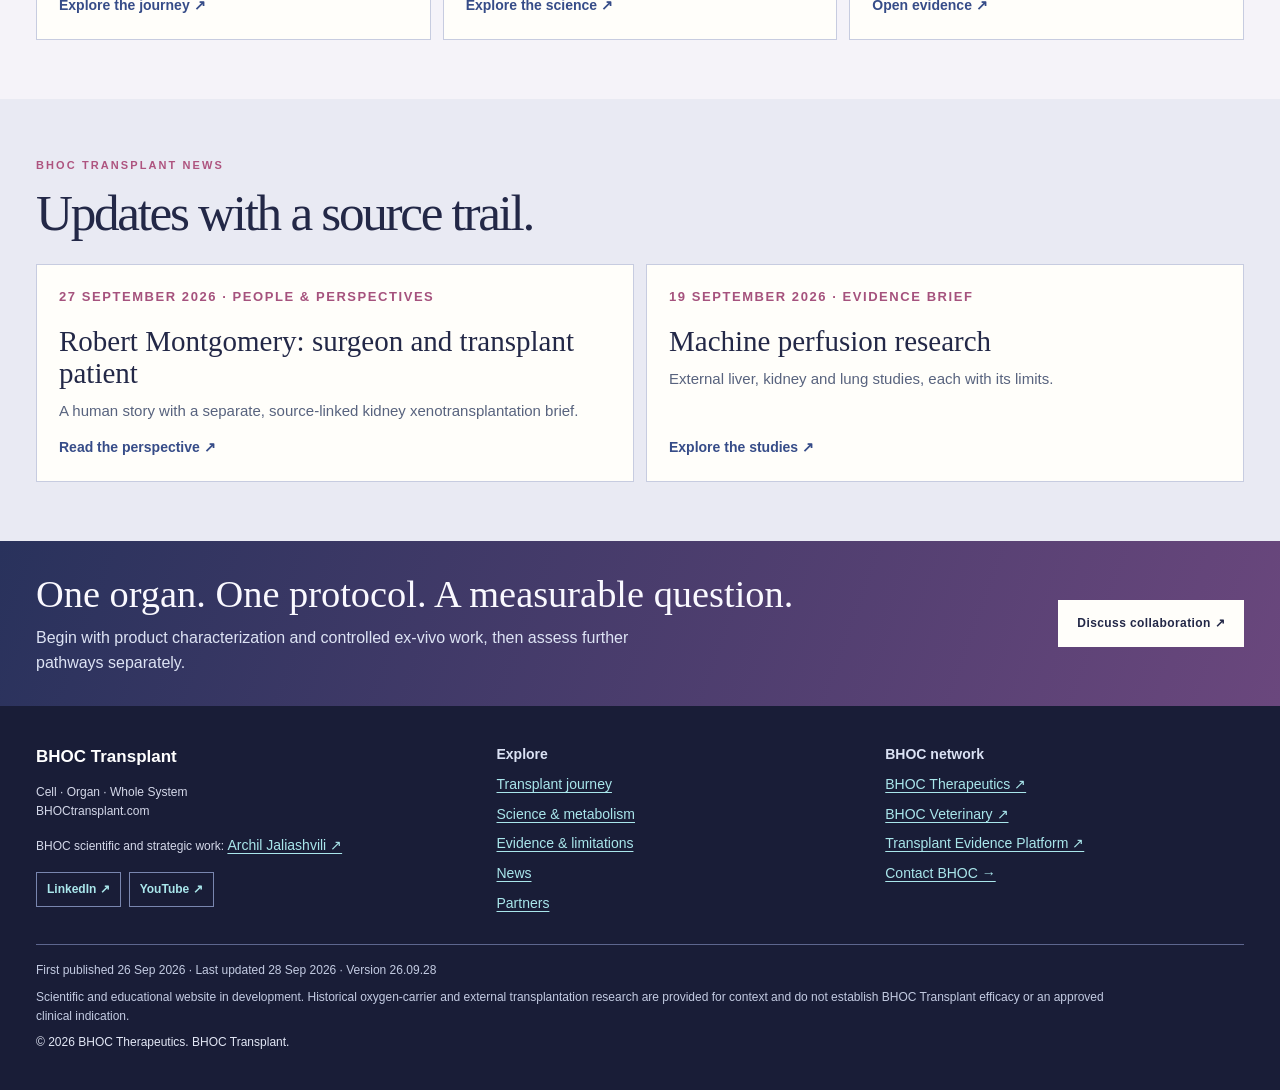
==== commit 99778a26: "Add concise BHOC Transplant definition above journey navigation" ====
--- a/index.html
+++ b/index.html
@@ -23,7 +23,7 @@
 <link rel="stylesheet" href="assets/site.css?v=readability-1">
 <script src="https://analytics.ahrefs.com/analytics.js" data-key="QKOByuekLnQUD29dCCoJVQ" async></script>
 <script src="assets/ga4.js?v=20260927" defer></script>
-<script type="application/ld+json">{"@context":"https://schema.org","@graph":[{"@type":"Organization","@id":"https://bhoctherapeutics.com/#organization","name":"BHOC Therapeutics","url":"https://bhoctherapeutics.com/","sameAs":["https://www.linkedin.com/company/bhoc-therapeutics/","https://www.youtube.com/@BHOCTherapeutics","https://bhocvet.com/","https://bhoctransplant.com/"],"description":"BHOC Therapeutics connects hemoglobin biology, oxygen delivery and source-linked research across human, veterinary and transplant applications within Precision Oxygen Therapeutics.","logo":"https://bhoctherapeutics.com/assets/bhoc-biodiversity-logo.png"},{"@type":"Person","@id":"https://bhoctherapeutics.com/archil-jaliashvili/#person","name":"Archil Jaliashvili","url":"https://bhoctherapeutics.com/archil-jaliashvili/","sameAs":["https://www.linkedin.com/in/archil-jaliashvili-bhoc/","https://orcid.org/0009-0006-4712-4942","https://github.com/ArchilJali"],"description":"Biotechnology and healthcare executive with more than 20 years of experience; BHOC project lead.","jobTitle":"Biotechnology and oxygen therapeutics executive","worksFor":{"@id":"https://bhoctherapeutics.com/#organization"},"knowsAbout":["Biological Hemoglobin Oxygen Carrier","Precision Oxygen Therapeutics","Hemoglobin-based oxygen carriers","Tissue oxygen delivery","Microcirculation"]},{"@type":"WebPage","@id":"https://bhoctransplant.com/#webpage","url":"https://bhoctransplant.com/","name":"BHOC Transplant | Oxygen Continuity","description":"BHOC Transplant research concept from donor care through organ preparation, transplantation and recovery.","isPartOf":{"@type":"WebSite","@id":"https://bhoctransplant.com/#website","name":"BHOC Therapeutics","url":"https://bhoctransplant.com/","alternateName":["BHOC Transplant"],"publisher":{"@id":"https://bhoctherapeutics.com/#organization"}},"publisher":{"@id":"https://bhoctherapeutics.com/#organization"},"mentions":{"@id":"https://bhoctherapeutics.com/archil-jaliashvili/#person"}}]}</script>
+<script type="application/ld+json">{"@context":"https://schema.org","@graph":[{"@type":"Organization","@id":"https://bhoctherapeutics.com/#organization","name":"BHOC Therapeutics","url":"https://bhoctherapeutics.com/","sameAs":["https://www.linkedin.com/company/bhoc-therapeutics/","https://www.youtube.com/@BHOCTherapeutics","https://bhocvet.com/","https://bhoctransplant.com/"],"description":"BHOC Therapeutics connects hemoglobin biology, oxygen delivery and source-linked research across human, veterinary and transplant applications within Precision Oxygen Therapeutics.","logo":"https://bhoctherapeutics.com/assets/bhoc-biodiversity-logo.png"},{"@type":"Person","@id":"https://bhoctherapeutics.com/#archil-jaliashvili","name":"Archil Jaliashvili","url":"https://orcid.org/0009-0006-4712-4942","sameAs":["https://www.linkedin.com/in/archil-jaliashvili-bhoc/","https://orcid.org/0009-0006-4712-4942","https://github.com/ArchilJali","https://scholar.google.com/citations?user=8jFUmFYAAAAJ"],"description":"Biotechnology and healthcare executive with more than 20 years of experience; BHOC project lead.","jobTitle":"Biotechnology and oxygen therapeutics executive","worksFor":{"@id":"https://bhoctherapeutics.com/#organization"},"knowsAbout":["Biological Hemoglobin Oxygen Carrier","Precision Oxygen Therapeutics","Hemoglobin-based oxygen carriers","Tissue oxygen delivery","Microcirculation"]},{"@type":"WebPage","@id":"https://bhoctransplant.com/#webpage","url":"https://bhoctransplant.com/","name":"BHOC Transplant | Oxygen Continuity","description":"BHOC Transplant research concept from donor care through organ preparation, transplantation and recovery.","isPartOf":{"@type":"WebSite","@id":"https://bhoctransplant.com/#website","name":"BHOC Therapeutics","url":"https://bhoctransplant.com/","alternateName":["BHOC Transplant"],"publisher":{"@id":"https://bhoctherapeutics.com/#organization"}},"publisher":{"@id":"https://bhoctherapeutics.com/#organization"},"mentions":{"@id":"https://bhoctherapeutics.com/#archil-jaliashvili"}}]}</script>
 <script type="application/ld+json" data-bhoc-identity>{"@context":"https://schema.org","@graph":[{"@type":"WebSite","@id":"https://bhoctransplant.com/#website","name":"BHOC Therapeutics","url":"https://bhoctransplant.com/","publisher":{"@id":"https://bhoctherapeutics.com/#organization"},"inLanguage":"en","alternateName":["BHOC-Transplant-Therapeutics"]}]}</script>
 </head>
 <body class="home">
@@ -38,7 +38,7 @@
         <div class="hero-copy">
           <div class="eyebrow">Before · During · After transplantation</div>
           <h1 class="serif">Oxygen continuity. <em>Across every transition.</em></h1>
-          <p class="lede">Oxygen needs change from donor care to recovery. BHOC Transplant asks whether a characterized oxygen carrier can support measured function at each transition.</p>
+          <p class="lede" id="bhoc-direct-answer"><strong>BHOC Transplant</strong> explores how BHOC (Biological Hemoglobin Oxygen Carrier), a cell-free hemoglobin-based oxygen carrier, could support oxygen delivery during organ preservation, machine perfusion and transplantation. Its research follows oxygen continuity from donor care through ex vivo organ support to recipient recovery. Each stage requires its own evidence and protocol.</p>
           <div class="hero-actions"><a class="button" href="journey.html">Follow the transplant journey &nbsp;↗</a><a class="textlink" href="science.html">Explore the molecule →</a></div>
           <p class="micro">Research concept across separate donor, ex-vivo and recipient protocols. A P50 near 40 mmHg at 37°C is described for historical HBOC-201; product-specific BHOC behavior, transplant outcomes and time gained remain to be established.</p>
         </div>
@@ -59,6 +59,6 @@
       </div>
     </section><section class="section home-directions"><div class="wrap"><div class="section-head"><div><div class="eyebrow">Explore the research</div><h2 class="serif">A journey with separate questions.</h2></div><p class="section-intro">The route from donor to recipient crosses distinct scientific, ethical and clinical settings. Enter where you need the detail.</p></div><div class="tile-grid"><a class="tile" href="journey.html"><small>01 / Stages</small><h3>Follow the organ</h3><p>Six connected stages, multiple organ sources, and a separate recipient path. Each stage opens its own Evidence and Concept notes.</p><span class="read-more">Explore the journey ↗</span></a><a class="tile" href="science.html"><small>02 / Biology</small><h3>Start at the molecule</h3><p>Oxygen affinity, temperature and local demand define questions to measure. Historical carrier findings are separated from BHOC-specific validation.</p><span class="read-more">Explore the science ↗</span></a><a class="tile" href="evidence.html"><small>03 / Sources</small><h3>See what is known</h3><p>Explore transplant-specific historical and external studies while keeping BHOC research proposals clearly labelled.</p><span class="read-more">Open evidence ↗</span></a></div></div></section><section class="section alt"><div class="wrap"><div class="section-head"><div><div class="eyebrow">BHOC Transplant news</div><h2 class="serif">Updates with a source trail.</h2></div></div><div class="tile-grid home-news-grid"><a class="tile" href="news/robert-montgomery-transplant-perspective.html"><small>27 September 2026 · People &amp; perspectives</small><h3>Robert Montgomery: surgeon and transplant patient</h3><p>A human story with a separate, source-linked kidney xenotransplantation brief.</p><span class="read-more">Read the perspective ↗</span></a><a class="tile" href="news.html#machine-perfusion"><small>19 September 2026 · Evidence brief</small><h3>Machine perfusion research</h3><p>External liver, kidney and lung studies, each with its limits.</p><span class="read-more">Explore the studies ↗</span></a></div></div></section><section class="partner-ribbon"><div class="wrap"><div><h2>One organ. One protocol. A measurable question.</h2><p>Begin with product characterization and controlled ex-vivo work, then assess further pathways separately.</p></div><a class="button" href="partners.html">Discuss collaboration ↗</a></div></section>
 </main>
-<footer><div class="wrap footer-grid"><div class="footer-identity"><strong>BHOC Transplant</strong><p>Cell · Organ · Whole System<br>BHOCtransplant.com</p><p>BHOC scientific and strategic work: <a href="https://bhoctherapeutics.com/archil-jaliashvili/" target="_blank" rel="noopener noreferrer">Archil Jaliashvili ↗</a></p><div class="footer-socials" role="group" aria-label="BHOC social media"><a href="https://www.linkedin.com/company/bhoc-therapeutics/" target="_blank" rel="noopener noreferrer" aria-label="BHOC Therapeutics on LinkedIn">LinkedIn ↗</a><a href="https://www.youtube.com/@BHOCTherapeutics" target="_blank" rel="noopener noreferrer" aria-label="BHOC Therapeutics on YouTube">YouTube ↗</a></div></div><div class="footer-links"><b>Explore</b><a href="journey.html">Transplant journey</a><a href="science.html">Science &amp; metabolism</a><a href="evidence.html">Evidence &amp; limitations</a><a href="news.html">News</a><a href="partners.html">Partners</a></div><div class="footer-links"><b>BHOC network</b><a href="https://bhoctherapeutics.com/" target="_blank" rel="noopener noreferrer">BHOC Therapeutics ↗</a><a href="https://bhocvet.com/" target="_blank" rel="noopener noreferrer">BHOC Veterinary ↗</a><a href="https://bhoctherapeutics.com/evidence/library/transplant/related/" target="_blank" rel="noopener noreferrer">Transplant Evidence Platform ↗</a><a href="contact.html">Contact BHOC →</a></div></div><div class="wrap footer-meta"><p>First published <time datetime="2026-09-26">26 Sep 2026</time> · Last updated <time datetime="2026-09-28">28 Sep 2026</time> · Version 26.09.28</p><p>Scientific and educational website in development. Historical oxygen-carrier and external transplantation research are provided for context and do not establish BHOC Transplant efficacy or an approved clinical indication.</p><p>© 2026 BHOC Therapeutics. BHOC Transplant.</p></div></footer>
+<footer><div class="wrap footer-grid"><div class="footer-identity"><strong>BHOC Transplant</strong><p>Cell · Organ · Whole System<br>BHOCtransplant.com</p><p>BHOC scientific and strategic work: <a href="https://orcid.org/0009-0006-4712-4942" target="_blank" rel="noopener noreferrer">Archil Jaliashvili ↗</a></p><div class="footer-socials" role="group" aria-label="BHOC social media"><a href="https://www.linkedin.com/company/bhoc-therapeutics/" target="_blank" rel="noopener noreferrer" aria-label="BHOC Therapeutics on LinkedIn">LinkedIn ↗</a><a href="https://www.youtube.com/@BHOCTherapeutics" target="_blank" rel="noopener noreferrer" aria-label="BHOC Therapeutics on YouTube">YouTube ↗</a></div></div><div class="footer-links"><b>Explore</b><a href="journey.html">Transplant journey</a><a href="science.html">Science &amp; metabolism</a><a href="evidence.html">Evidence &amp; limitations</a><a href="news.html">News</a><a href="partners.html">Partners</a></div><div class="footer-links"><b>BHOC network</b><a href="https://bhoctherapeutics.com/" target="_blank" rel="noopener noreferrer">BHOC Therapeutics ↗</a><a href="https://bhocvet.com/" target="_blank" rel="noopener noreferrer">BHOC Veterinary ↗</a><a href="https://bhoctherapeutics.com/evidence/library/transplant/related/" target="_blank" rel="noopener noreferrer">Transplant Evidence Platform ↗</a><a href="contact.html">Contact BHOC →</a></div></div><div class="wrap footer-meta"><p>First published <time datetime="2026-09-26">26 Sep 2026</time> · Last updated <time datetime="2026-09-28">28 Sep 2026</time> · Version 26.09.28</p><p>Scientific and educational website in development. Historical oxygen-carrier and external transplantation research are provided for context and do not establish BHOC Transplant efficacy or an approved clinical indication.</p><p>© 2026 BHOC Therapeutics. BHOC Transplant.</p></div></footer>
 </body>
-</html>
+</html>
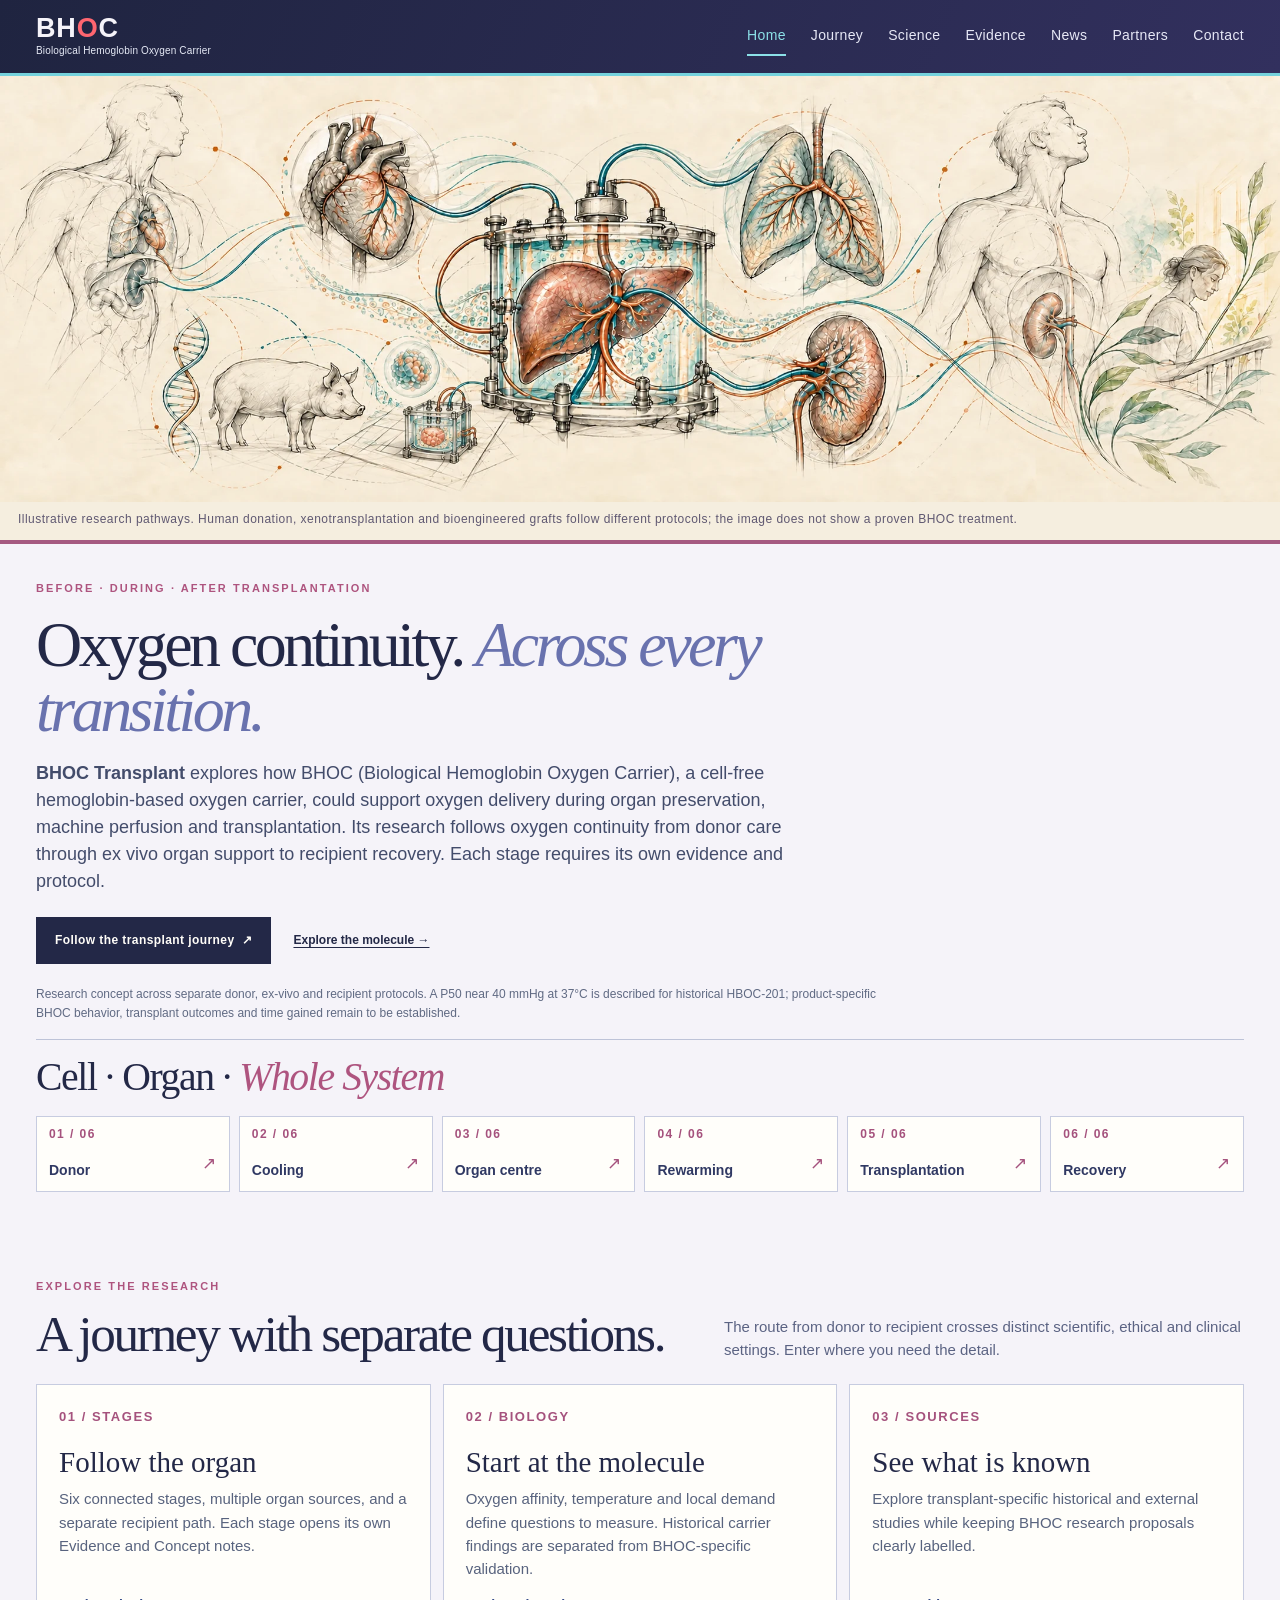
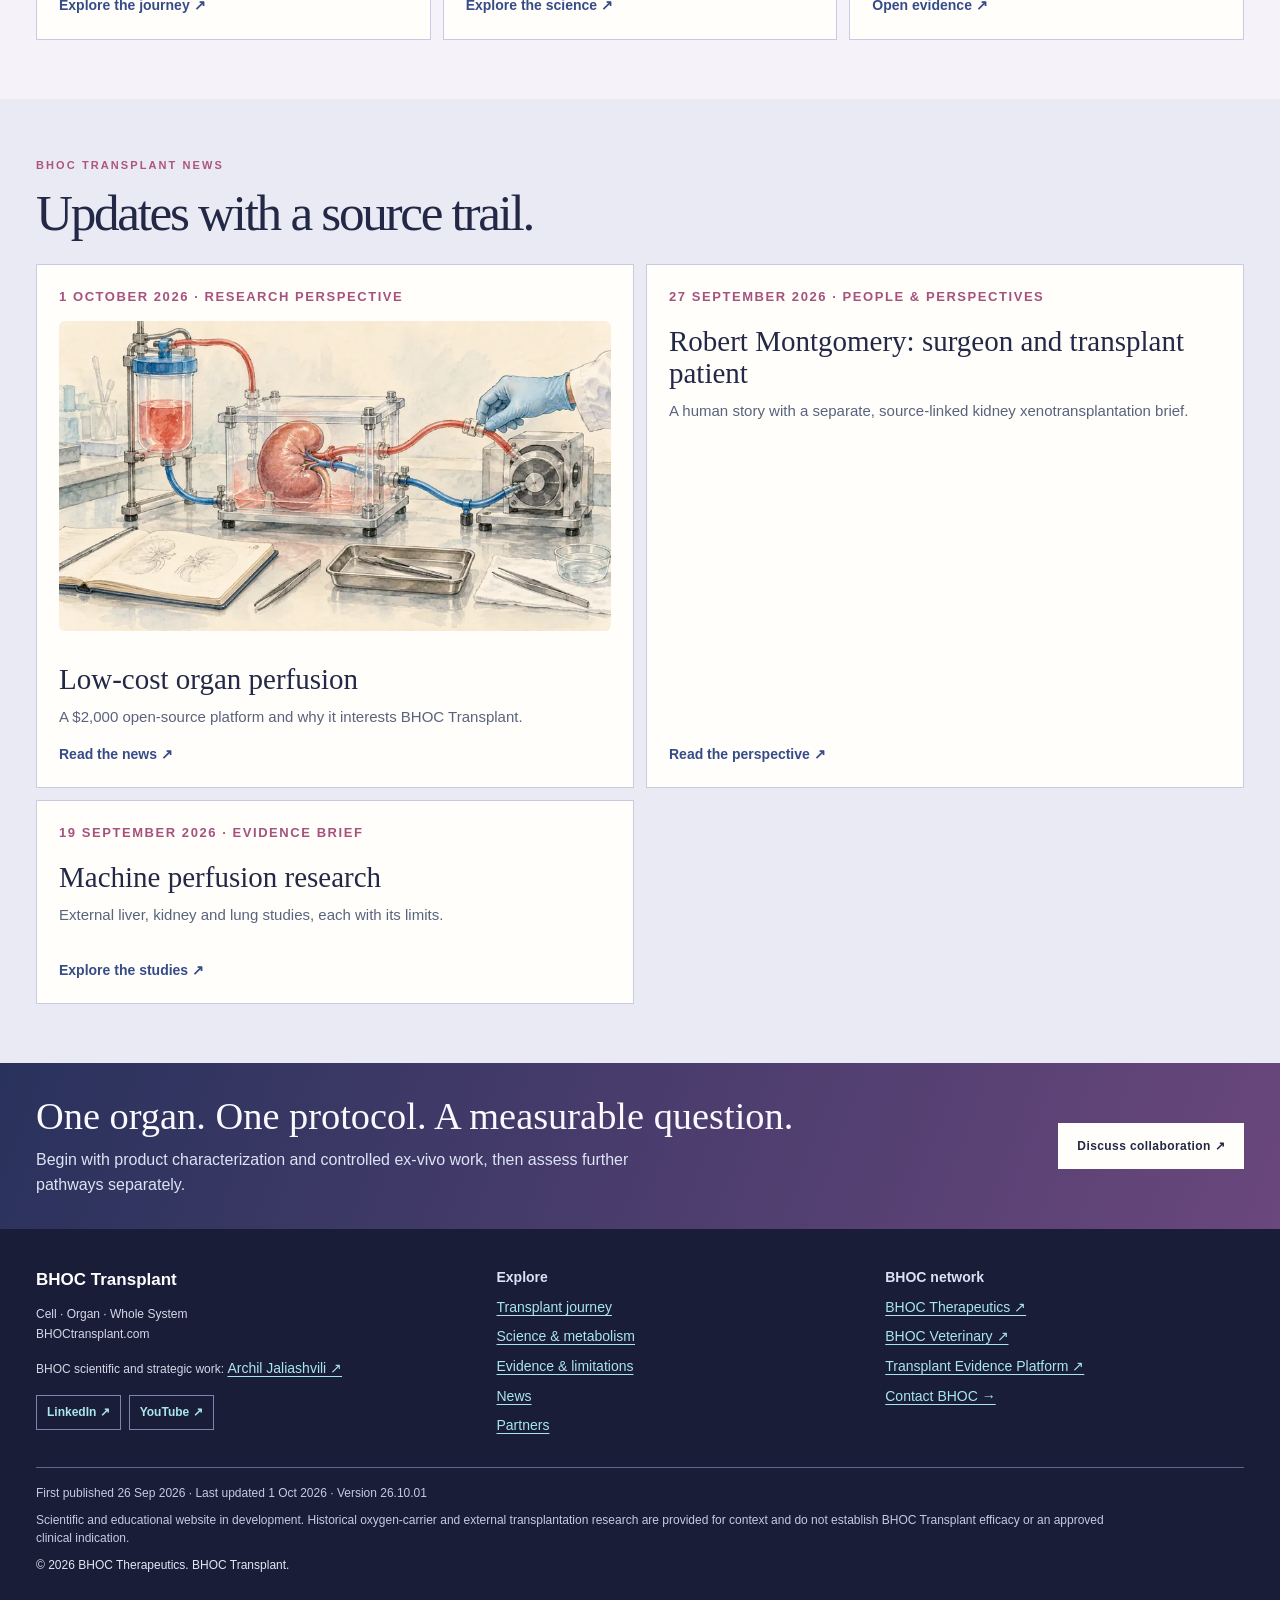
==== commit 654b3746: "Publish low-cost organ perfusion research news and BHOC perspective" ====
--- a/index.html
+++ b/index.html
@@ -57,8 +57,8 @@
           <a href="journey.html#stage-recovery"><small>06 / 06</small><strong>Recovery</strong></a>
         </nav>
       </div>
-    </section><section class="section home-directions"><div class="wrap"><div class="section-head"><div><div class="eyebrow">Explore the research</div><h2 class="serif">A journey with separate questions.</h2></div><p class="section-intro">The route from donor to recipient crosses distinct scientific, ethical and clinical settings. Enter where you need the detail.</p></div><div class="tile-grid"><a class="tile" href="journey.html"><small>01 / Stages</small><h3>Follow the organ</h3><p>Six connected stages, multiple organ sources, and a separate recipient path. Each stage opens its own Evidence and Concept notes.</p><span class="read-more">Explore the journey ↗</span></a><a class="tile" href="science.html"><small>02 / Biology</small><h3>Start at the molecule</h3><p>Oxygen affinity, temperature and local demand define questions to measure. Historical carrier findings are separated from BHOC-specific validation.</p><span class="read-more">Explore the science ↗</span></a><a class="tile" href="evidence.html"><small>03 / Sources</small><h3>See what is known</h3><p>Explore transplant-specific historical and external studies while keeping BHOC research proposals clearly labelled.</p><span class="read-more">Open evidence ↗</span></a></div></div></section><section class="section alt"><div class="wrap"><div class="section-head"><div><div class="eyebrow">BHOC Transplant news</div><h2 class="serif">Updates with a source trail.</h2></div></div><div class="tile-grid home-news-grid"><a class="tile" href="news/robert-montgomery-transplant-perspective.html"><small>27 September 2026 · People &amp; perspectives</small><h3>Robert Montgomery: surgeon and transplant patient</h3><p>A human story with a separate, source-linked kidney xenotransplantation brief.</p><span class="read-more">Read the perspective ↗</span></a><a class="tile" href="news.html#machine-perfusion"><small>19 September 2026 · Evidence brief</small><h3>Machine perfusion research</h3><p>External liver, kidney and lung studies, each with its limits.</p><span class="read-more">Explore the studies ↗</span></a></div></div></section><section class="partner-ribbon"><div class="wrap"><div><h2>One organ. One protocol. A measurable question.</h2><p>Begin with product characterization and controlled ex-vivo work, then assess further pathways separately.</p></div><a class="button" href="partners.html">Discuss collaboration ↗</a></div></section>
+    </section><section class="section home-directions"><div class="wrap"><div class="section-head"><div><div class="eyebrow">Explore the research</div><h2 class="serif">A journey with separate questions.</h2></div><p class="section-intro">The route from donor to recipient crosses distinct scientific, ethical and clinical settings. Enter where you need the detail.</p></div><div class="tile-grid"><a class="tile" href="journey.html"><small>01 / Stages</small><h3>Follow the organ</h3><p>Six connected stages, multiple organ sources, and a separate recipient path. Each stage opens its own Evidence and Concept notes.</p><span class="read-more">Explore the journey ↗</span></a><a class="tile" href="science.html"><small>02 / Biology</small><h3>Start at the molecule</h3><p>Oxygen affinity, temperature and local demand define questions to measure. Historical carrier findings are separated from BHOC-specific validation.</p><span class="read-more">Explore the science ↗</span></a><a class="tile" href="evidence.html"><small>03 / Sources</small><h3>See what is known</h3><p>Explore transplant-specific historical and external studies while keeping BHOC research proposals clearly labelled.</p><span class="read-more">Open evidence ↗</span></a></div></div></section><section class="section alt"><div class="wrap"><div class="section-head"><div><div class="eyebrow">BHOC Transplant news</div><h2 class="serif">Updates with a source trail.</h2></div></div><div class="tile-grid home-news-grid"><a class="tile" href="news/low-cost-organ-perfusion-bhoc-transplant.html"><small>1 October 2026 · Research perspective</small><img src="assets/news/low-cost-organ-perfusion-bhoc-transplant-800.webp" width="800" height="450" loading="lazy" decoding="async" style="display:block;width:100%;height:auto;border-radius:6px;margin:14px 0" alt="Pencil-and-watercolor illustration of a kidney in an ex vivo perfusion chamber with tubing, a pump and a researcher’s gloved hand."><h3>Low-cost organ perfusion</h3><p>A $2,000 open-source platform and why it interests BHOC Transplant.</p><span class="read-more">Read the news ↗</span></a><a class="tile" href="news/robert-montgomery-transplant-perspective.html"><small>27 September 2026 · People &amp; perspectives</small><h3>Robert Montgomery: surgeon and transplant patient</h3><p>A human story with a separate, source-linked kidney xenotransplantation brief.</p><span class="read-more">Read the perspective ↗</span></a><a class="tile" href="news.html#machine-perfusion"><small>19 September 2026 · Evidence brief</small><h3>Machine perfusion research</h3><p>External liver, kidney and lung studies, each with its limits.</p><span class="read-more">Explore the studies ↗</span></a></div></div></section><section class="partner-ribbon"><div class="wrap"><div><h2>One organ. One protocol. A measurable question.</h2><p>Begin with product characterization and controlled ex-vivo work, then assess further pathways separately.</p></div><a class="button" href="partners.html">Discuss collaboration ↗</a></div></section>
 </main>
-<footer><div class="wrap footer-grid"><div class="footer-identity"><strong>BHOC Transplant</strong><p>Cell · Organ · Whole System<br>BHOCtransplant.com</p><p>BHOC scientific and strategic work: <a href="https://orcid.org/0009-0006-4712-4942" target="_blank" rel="noopener noreferrer">Archil Jaliashvili ↗</a></p><div class="footer-socials" role="group" aria-label="BHOC social media"><a href="https://www.linkedin.com/company/bhoc-therapeutics/" target="_blank" rel="noopener noreferrer" aria-label="BHOC Therapeutics on LinkedIn">LinkedIn ↗</a><a href="https://www.youtube.com/@BHOCTherapeutics" target="_blank" rel="noopener noreferrer" aria-label="BHOC Therapeutics on YouTube">YouTube ↗</a></div></div><div class="footer-links"><b>Explore</b><a href="journey.html">Transplant journey</a><a href="science.html">Science &amp; metabolism</a><a href="evidence.html">Evidence &amp; limitations</a><a href="news.html">News</a><a href="partners.html">Partners</a></div><div class="footer-links"><b>BHOC network</b><a href="https://bhoctherapeutics.com/" target="_blank" rel="noopener noreferrer">BHOC Therapeutics ↗</a><a href="https://bhocvet.com/" target="_blank" rel="noopener noreferrer">BHOC Veterinary ↗</a><a href="https://bhoctherapeutics.com/evidence/library/transplant/related/" target="_blank" rel="noopener noreferrer">Transplant Evidence Platform ↗</a><a href="contact.html">Contact BHOC →</a></div></div><div class="wrap footer-meta"><p>First published <time datetime="2026-09-26">26 Sep 2026</time> · Last updated <time datetime="2026-09-28">28 Sep 2026</time> · Version 26.09.28</p><p>Scientific and educational website in development. Historical oxygen-carrier and external transplantation research are provided for context and do not establish BHOC Transplant efficacy or an approved clinical indication.</p><p>© 2026 BHOC Therapeutics. BHOC Transplant.</p></div></footer>
+<footer><div class="wrap footer-grid"><div class="footer-identity"><strong>BHOC Transplant</strong><p>Cell · Organ · Whole System<br>BHOCtransplant.com</p><p>BHOC scientific and strategic work: <a href="https://orcid.org/0009-0006-4712-4942" target="_blank" rel="noopener noreferrer">Archil Jaliashvili ↗</a></p><div class="footer-socials" role="group" aria-label="BHOC social media"><a href="https://www.linkedin.com/company/bhoc-therapeutics/" target="_blank" rel="noopener noreferrer" aria-label="BHOC Therapeutics on LinkedIn">LinkedIn ↗</a><a href="https://www.youtube.com/@BHOCTherapeutics" target="_blank" rel="noopener noreferrer" aria-label="BHOC Therapeutics on YouTube">YouTube ↗</a></div></div><div class="footer-links"><b>Explore</b><a href="journey.html">Transplant journey</a><a href="science.html">Science &amp; metabolism</a><a href="evidence.html">Evidence &amp; limitations</a><a href="news.html">News</a><a href="partners.html">Partners</a></div><div class="footer-links"><b>BHOC network</b><a href="https://bhoctherapeutics.com/" target="_blank" rel="noopener noreferrer">BHOC Therapeutics ↗</a><a href="https://bhocvet.com/" target="_blank" rel="noopener noreferrer">BHOC Veterinary ↗</a><a href="https://bhoctherapeutics.com/evidence/library/transplant/related/" target="_blank" rel="noopener noreferrer">Transplant Evidence Platform ↗</a><a href="contact.html">Contact BHOC →</a></div></div><div class="wrap footer-meta"><p>First published <time datetime="2026-09-26">26 Sep 2026</time> · Last updated <time datetime="2026-10-01">1 Oct 2026</time> · Version 26.10.01</p><p>Scientific and educational website in development. Historical oxygen-carrier and external transplantation research are provided for context and do not establish BHOC Transplant efficacy or an approved clinical indication.</p><p>© 2026 BHOC Therapeutics. BHOC Transplant.</p></div></footer>
 </body>
-</html>+</html>
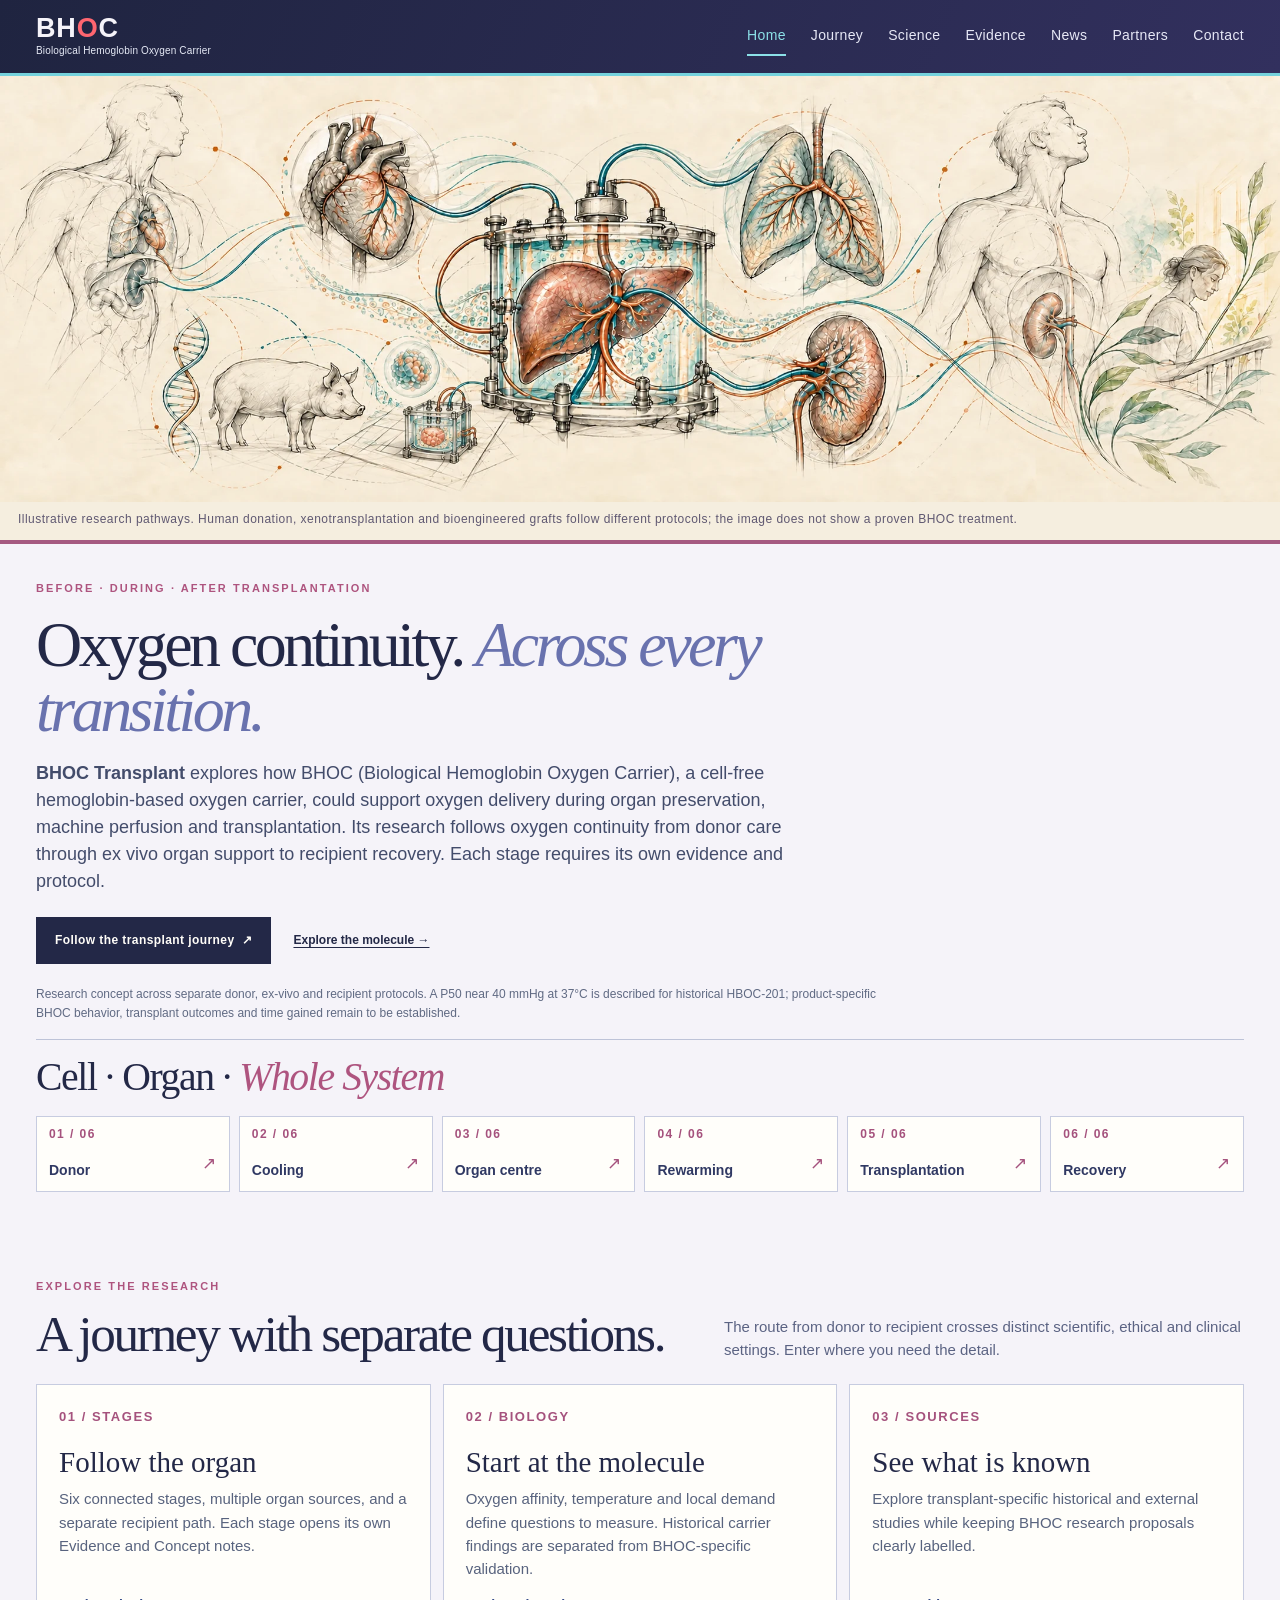
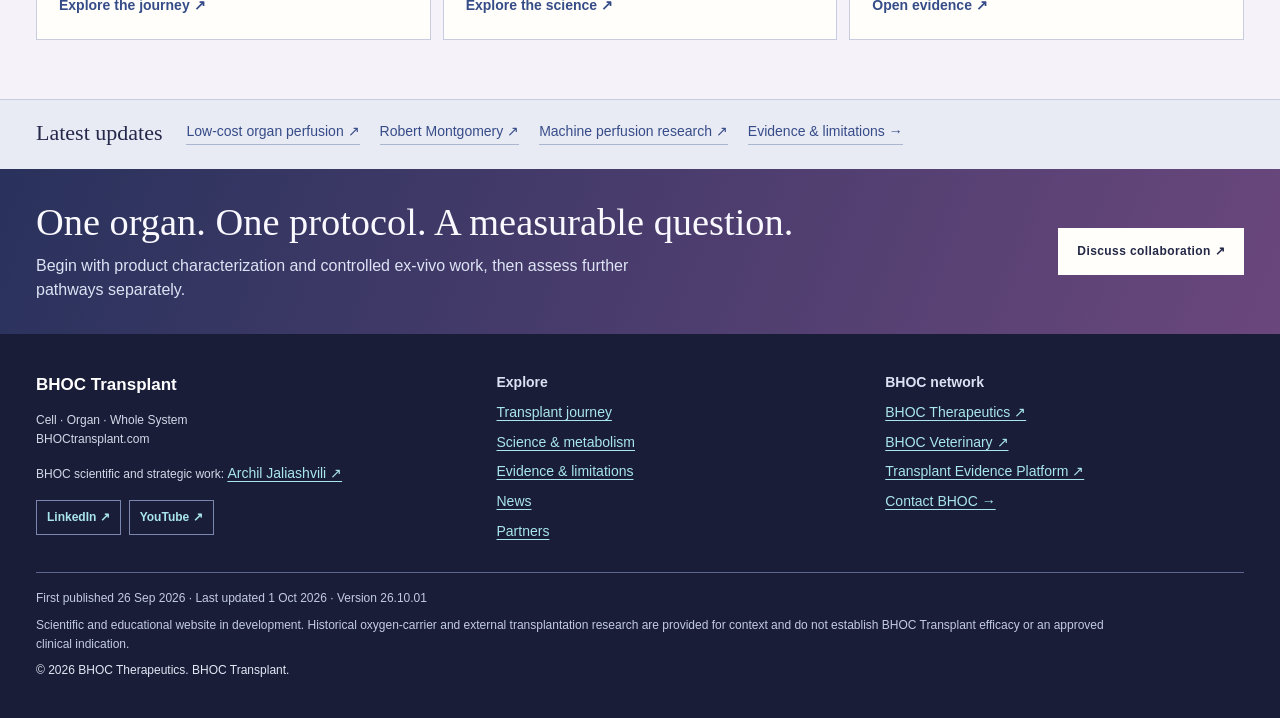
==== commit 5b1320e4: "Keep transplant homepage updates compact and link to News and Evidence" ====
--- a/index.html
+++ b/index.html
@@ -21,10 +21,19 @@
 <meta name="twitter:image" content="https://bhoctransplant.com/assets/transplant-journey-v3.webp">
 <link rel="icon" type="image/svg+xml" href="data:image/svg+xml,%3Csvg%20xmlns%3D%22http%3A%2F%2Fwww.w3.org%2F2000%2Fsvg%22%20viewBox%3D%220%200%2064%2064%22%3E%3Crect%20width%3D%2264%22%20height%3D%2264%22%20rx%3D%2214%22%20fill%3D%22%23232847%22%2F%3E%3Cpath%20d%3D%22M19%2030a13%2013%200%200%201%2026-3M45%2034a13%2013%200%200%201-26%203%22%20fill%3D%22none%22%20stroke%3D%22%2375d2dc%22%20stroke-width%3D%225%22%20stroke-linecap%3D%22round%22%2F%3E%3Ccircle%20cx%3D%2232%22%20cy%3D%2232%22%20r%3D%224%22%20fill%3D%22%23ae547f%22%2F%3E%3C%2Fsvg%3E">
 <link rel="stylesheet" href="assets/site.css?v=readability-1">
+<style>
+.home-updates{padding:20px 0 22px;background:#e8eaf4;border-top:1px solid #c7cce0}
+.home-updates-row{display:flex;align-items:center;gap:24px}
+.home-updates h2{flex:none;margin:0;color:#242849;font:normal 22px/1.2 Georgia,serif}
+.home-updates-links{display:flex;flex-wrap:wrap;gap:8px 20px}
+.home-updates-links a{color:#364c88;font-size:14px;line-height:1.4;text-decoration:none;border-bottom:1px solid #aab5d0;padding-bottom:2px}
+.home-updates-links a:hover,.home-updates-links a:focus-visible{color:#a5527d;border-color:currentColor}
+@media(max-width:800px){.home-updates-row{display:block}.home-updates h2{margin-bottom:12px}}
+</style>
 <script src="https://analytics.ahrefs.com/analytics.js" data-key="QKOByuekLnQUD29dCCoJVQ" async></script>
 <script src="assets/ga4.js?v=20260927" defer></script>
-<script type="application/ld+json">{"@context":"https://schema.org","@graph":[{"@type":"Organization","@id":"https://bhoctherapeutics.com/#organization","name":"BHOC Therapeutics","url":"https://bhoctherapeutics.com/","sameAs":["https://www.linkedin.com/company/bhoc-therapeutics/","https://www.youtube.com/@BHOCTherapeutics","https://bhocvet.com/","https://bhoctransplant.com/"],"description":"BHOC Therapeutics connects hemoglobin biology, oxygen delivery and source-linked research across human, veterinary and transplant applications within Precision Oxygen Therapeutics.","logo":"https://bhoctherapeutics.com/assets/bhoc-biodiversity-logo.png"},{"@type":"Person","@id":"https://bhoctherapeutics.com/#archil-jaliashvili","name":"Archil Jaliashvili","url":"https://orcid.org/0009-0006-4712-4942","sameAs":["https://www.linkedin.com/in/archil-jaliashvili-bhoc/","https://orcid.org/0009-0006-4712-4942","https://github.com/ArchilJali","https://scholar.google.com/citations?user=8jFUmFYAAAAJ"],"description":"Biotechnology and healthcare executive with more than 20 years of experience; BHOC project lead.","jobTitle":"Biotechnology and oxygen therapeutics executive","worksFor":{"@id":"https://bhoctherapeutics.com/#organization"},"knowsAbout":["Biological Hemoglobin Oxygen Carrier","Precision Oxygen Therapeutics","Hemoglobin-based oxygen carriers","Tissue oxygen delivery","Microcirculation"]},{"@type":"WebPage","@id":"https://bhoctransplant.com/#webpage","url":"https://bhoctransplant.com/","name":"BHOC Transplant | Oxygen Continuity","description":"BHOC Transplant research concept from donor care through organ preparation, transplantation and recovery.","isPartOf":{"@type":"WebSite","@id":"https://bhoctransplant.com/#website","name":"BHOC Therapeutics","url":"https://bhoctransplant.com/","alternateName":["BHOC Transplant"],"publisher":{"@id":"https://bhoctherapeutics.com/#organization"}},"publisher":{"@id":"https://bhoctherapeutics.com/#organization"},"mentions":{"@id":"https://bhoctherapeutics.com/#archil-jaliashvili"}}]}</script>
-<script type="application/ld+json" data-bhoc-identity>{"@context":"https://schema.org","@graph":[{"@type":"WebSite","@id":"https://bhoctransplant.com/#website","name":"BHOC Therapeutics","url":"https://bhoctransplant.com/","publisher":{"@id":"https://bhoctherapeutics.com/#organization"},"inLanguage":"en","alternateName":["BHOC-Transplant-Therapeutics"]}]}</script>
+<script type="application/ld+json">{"@context":"https://schema.org","@graph":[{"@type":"Organization","@id":"https://bhoctherapeutics.com/#organization","name":"BHOC Therapeutics","url":"https://bhoctherapeutics.com/","sameAs":["https://www.linkedin.com/company/bhoc-therapeutics/","https://www.youtube.com/@BHOCTherapeutics","https://bhocvet.com/","https://bhoctransplant.com/"],"description":"BHOC Therapeutics connects hemoglobin biology, oxygen delivery and source-linked research across human, veterinary and transplant applications within Precision Oxygen Therapeutics.","logo":"https://bhoctherapeutics.com/assets/bhoc-biodiversity-logo.png"},{"@type":"Person","@id":"https://bhoctherapeutics.com/#archil-jaliashvili","name":"Archil Jaliashvili","url":"https://orcid.org/0009-0006-4712-4942","sameAs":["https://www.linkedin.com/in/archil-jaliashvili-bhoc/","https://orcid.org/0009-0006-4712-4942","https://github.com/ArchilJali","https://scholar.google.com/citations?user=8jFUmFYAAAAJ"],"description":"Biotechnology and healthcare executive with more than 20 years of experience; BHOC project lead.","jobTitle":"Biotechnology and oxygen therapeutics executive","worksFor":{"@id":"https://bhoctherapeutics.com/#organization"},"knowsAbout":["Biological Hemoglobin Oxygen Carrier","Precision Oxygen Therapeutics","Hemoglobin-based oxygen carriers","Tissue oxygen delivery","Microcirculation"]},{"@type":"WebPage","@id":"https://bhoctransplant.com/#webpage","url":"https://bhoctransplant.com/","name":"BHOC Transplant | Oxygen Continuity","description":"BHOC Transplant research concept from donor care through organ preparation, transplantation and recovery.","isPartOf":{"@type":"WebSite","@id":"https://bhoctransplant.com/#website","name":"BHOC Transplant","url":"https://bhoctransplant.com/","alternateName":["BHOC Transplant"],"publisher":{"@id":"https://bhoctherapeutics.com/#organization"}},"publisher":{"@id":"https://bhoctherapeutics.com/#organization"},"mentions":{"@id":"https://bhoctherapeutics.com/#archil-jaliashvili"}}]}</script>
+<script type="application/ld+json" data-bhoc-identity>{"@context":"https://schema.org","@graph":[{"@type":"WebSite","@id":"https://bhoctransplant.com/#website","name":"BHOC Transplant","url":"https://bhoctransplant.com/","publisher":{"@id":"https://bhoctherapeutics.com/#organization"},"inLanguage":"en","alternateName":["BHOC-Transplant-Therapeutics"]}]}</script>
 </head>
 <body class="home">
 <div class="top"><header class="wrap topline"><a class="brand" href="/" aria-label="BHOC Transplant home"><span class="brand-mark">BH<i>O</i>C</span><span class="brand-sub">Biological Hemoglobin Oxygen Carrier</span></a><nav class="topnav" aria-label="Sections"><a href="/" aria-current="page">Home</a><a href="journey.html">Journey</a><a href="science.html">Science</a><a href="evidence.html">Evidence</a><a href="news.html">News</a><a href="partners.html">Partners</a><a href="contact.html">Contact</a></nav></header></div>
@@ -57,7 +66,7 @@
           <a href="journey.html#stage-recovery"><small>06 / 06</small><strong>Recovery</strong></a>
         </nav>
       </div>
-    </section><section class="section home-directions"><div class="wrap"><div class="section-head"><div><div class="eyebrow">Explore the research</div><h2 class="serif">A journey with separate questions.</h2></div><p class="section-intro">The route from donor to recipient crosses distinct scientific, ethical and clinical settings. Enter where you need the detail.</p></div><div class="tile-grid"><a class="tile" href="journey.html"><small>01 / Stages</small><h3>Follow the organ</h3><p>Six connected stages, multiple organ sources, and a separate recipient path. Each stage opens its own Evidence and Concept notes.</p><span class="read-more">Explore the journey ↗</span></a><a class="tile" href="science.html"><small>02 / Biology</small><h3>Start at the molecule</h3><p>Oxygen affinity, temperature and local demand define questions to measure. Historical carrier findings are separated from BHOC-specific validation.</p><span class="read-more">Explore the science ↗</span></a><a class="tile" href="evidence.html"><small>03 / Sources</small><h3>See what is known</h3><p>Explore transplant-specific historical and external studies while keeping BHOC research proposals clearly labelled.</p><span class="read-more">Open evidence ↗</span></a></div></div></section><section class="section alt"><div class="wrap"><div class="section-head"><div><div class="eyebrow">BHOC Transplant news</div><h2 class="serif">Updates with a source trail.</h2></div></div><div class="tile-grid home-news-grid"><a class="tile" href="news/low-cost-organ-perfusion-bhoc-transplant.html"><small>1 October 2026 · Research perspective</small><img src="assets/news/low-cost-organ-perfusion-bhoc-transplant-800.webp" width="800" height="450" loading="lazy" decoding="async" style="display:block;width:100%;height:auto;border-radius:6px;margin:14px 0" alt="Pencil-and-watercolor illustration of a kidney in an ex vivo perfusion chamber with tubing, a pump and a researcher’s gloved hand."><h3>Low-cost organ perfusion</h3><p>A $2,000 open-source platform and why it interests BHOC Transplant.</p><span class="read-more">Read the news ↗</span></a><a class="tile" href="news/robert-montgomery-transplant-perspective.html"><small>27 September 2026 · People &amp; perspectives</small><h3>Robert Montgomery: surgeon and transplant patient</h3><p>A human story with a separate, source-linked kidney xenotransplantation brief.</p><span class="read-more">Read the perspective ↗</span></a><a class="tile" href="news.html#machine-perfusion"><small>19 September 2026 · Evidence brief</small><h3>Machine perfusion research</h3><p>External liver, kidney and lung studies, each with its limits.</p><span class="read-more">Explore the studies ↗</span></a></div></div></section><section class="partner-ribbon"><div class="wrap"><div><h2>One organ. One protocol. A measurable question.</h2><p>Begin with product characterization and controlled ex-vivo work, then assess further pathways separately.</p></div><a class="button" href="partners.html">Discuss collaboration ↗</a></div></section>
+    </section><section class="section home-directions"><div class="wrap"><div class="section-head"><div><div class="eyebrow">Explore the research</div><h2 class="serif">A journey with separate questions.</h2></div><p class="section-intro">The route from donor to recipient crosses distinct scientific, ethical and clinical settings. Enter where you need the detail.</p></div><div class="tile-grid"><a class="tile" href="journey.html"><small>01 / Stages</small><h3>Follow the organ</h3><p>Six connected stages, multiple organ sources, and a separate recipient path. Each stage opens its own Evidence and Concept notes.</p><span class="read-more">Explore the journey ↗</span></a><a class="tile" href="science.html"><small>02 / Biology</small><h3>Start at the molecule</h3><p>Oxygen affinity, temperature and local demand define questions to measure. Historical carrier findings are separated from BHOC-specific validation.</p><span class="read-more">Explore the science ↗</span></a><a class="tile" href="evidence.html"><small>03 / Sources</small><h3>See what is known</h3><p>Explore transplant-specific historical and external studies while keeping BHOC research proposals clearly labelled.</p><span class="read-more">Open evidence ↗</span></a></div></div></section><section class="home-updates" aria-labelledby="home-updates-title"><div class="wrap home-updates-row"><h2 id="home-updates-title">Latest updates</h2><nav class="home-updates-links" aria-label="Transplant news and evidence"><a href="news.html#low-cost-organ-perfusion">Low-cost organ perfusion ↗</a><a href="news.html#robert-montgomery">Robert Montgomery ↗</a><a href="news.html#machine-perfusion">Machine perfusion research ↗</a><a href="evidence.html">Evidence &amp; limitations →</a></nav></div></section><section class="partner-ribbon"><div class="wrap"><div><h2>One organ. One protocol. A measurable question.</h2><p>Begin with product characterization and controlled ex-vivo work, then assess further pathways separately.</p></div><a class="button" href="partners.html">Discuss collaboration ↗</a></div></section>
 </main>
 <footer><div class="wrap footer-grid"><div class="footer-identity"><strong>BHOC Transplant</strong><p>Cell · Organ · Whole System<br>BHOCtransplant.com</p><p>BHOC scientific and strategic work: <a href="https://orcid.org/0009-0006-4712-4942" target="_blank" rel="noopener noreferrer">Archil Jaliashvili ↗</a></p><div class="footer-socials" role="group" aria-label="BHOC social media"><a href="https://www.linkedin.com/company/bhoc-therapeutics/" target="_blank" rel="noopener noreferrer" aria-label="BHOC Therapeutics on LinkedIn">LinkedIn ↗</a><a href="https://www.youtube.com/@BHOCTherapeutics" target="_blank" rel="noopener noreferrer" aria-label="BHOC Therapeutics on YouTube">YouTube ↗</a></div></div><div class="footer-links"><b>Explore</b><a href="journey.html">Transplant journey</a><a href="science.html">Science &amp; metabolism</a><a href="evidence.html">Evidence &amp; limitations</a><a href="news.html">News</a><a href="partners.html">Partners</a></div><div class="footer-links"><b>BHOC network</b><a href="https://bhoctherapeutics.com/" target="_blank" rel="noopener noreferrer">BHOC Therapeutics ↗</a><a href="https://bhocvet.com/" target="_blank" rel="noopener noreferrer">BHOC Veterinary ↗</a><a href="https://bhoctherapeutics.com/evidence/library/transplant/related/" target="_blank" rel="noopener noreferrer">Transplant Evidence Platform ↗</a><a href="contact.html">Contact BHOC →</a></div></div><div class="wrap footer-meta"><p>First published <time datetime="2026-09-26">26 Sep 2026</time> · Last updated <time datetime="2026-10-01">1 Oct 2026</time> · Version 26.10.01</p><p>Scientific and educational website in development. Historical oxygen-carrier and external transplantation research are provided for context and do not establish BHOC Transplant efficacy or an approved clinical indication.</p><p>© 2026 BHOC Therapeutics. BHOC Transplant.</p></div></footer>
 </body>
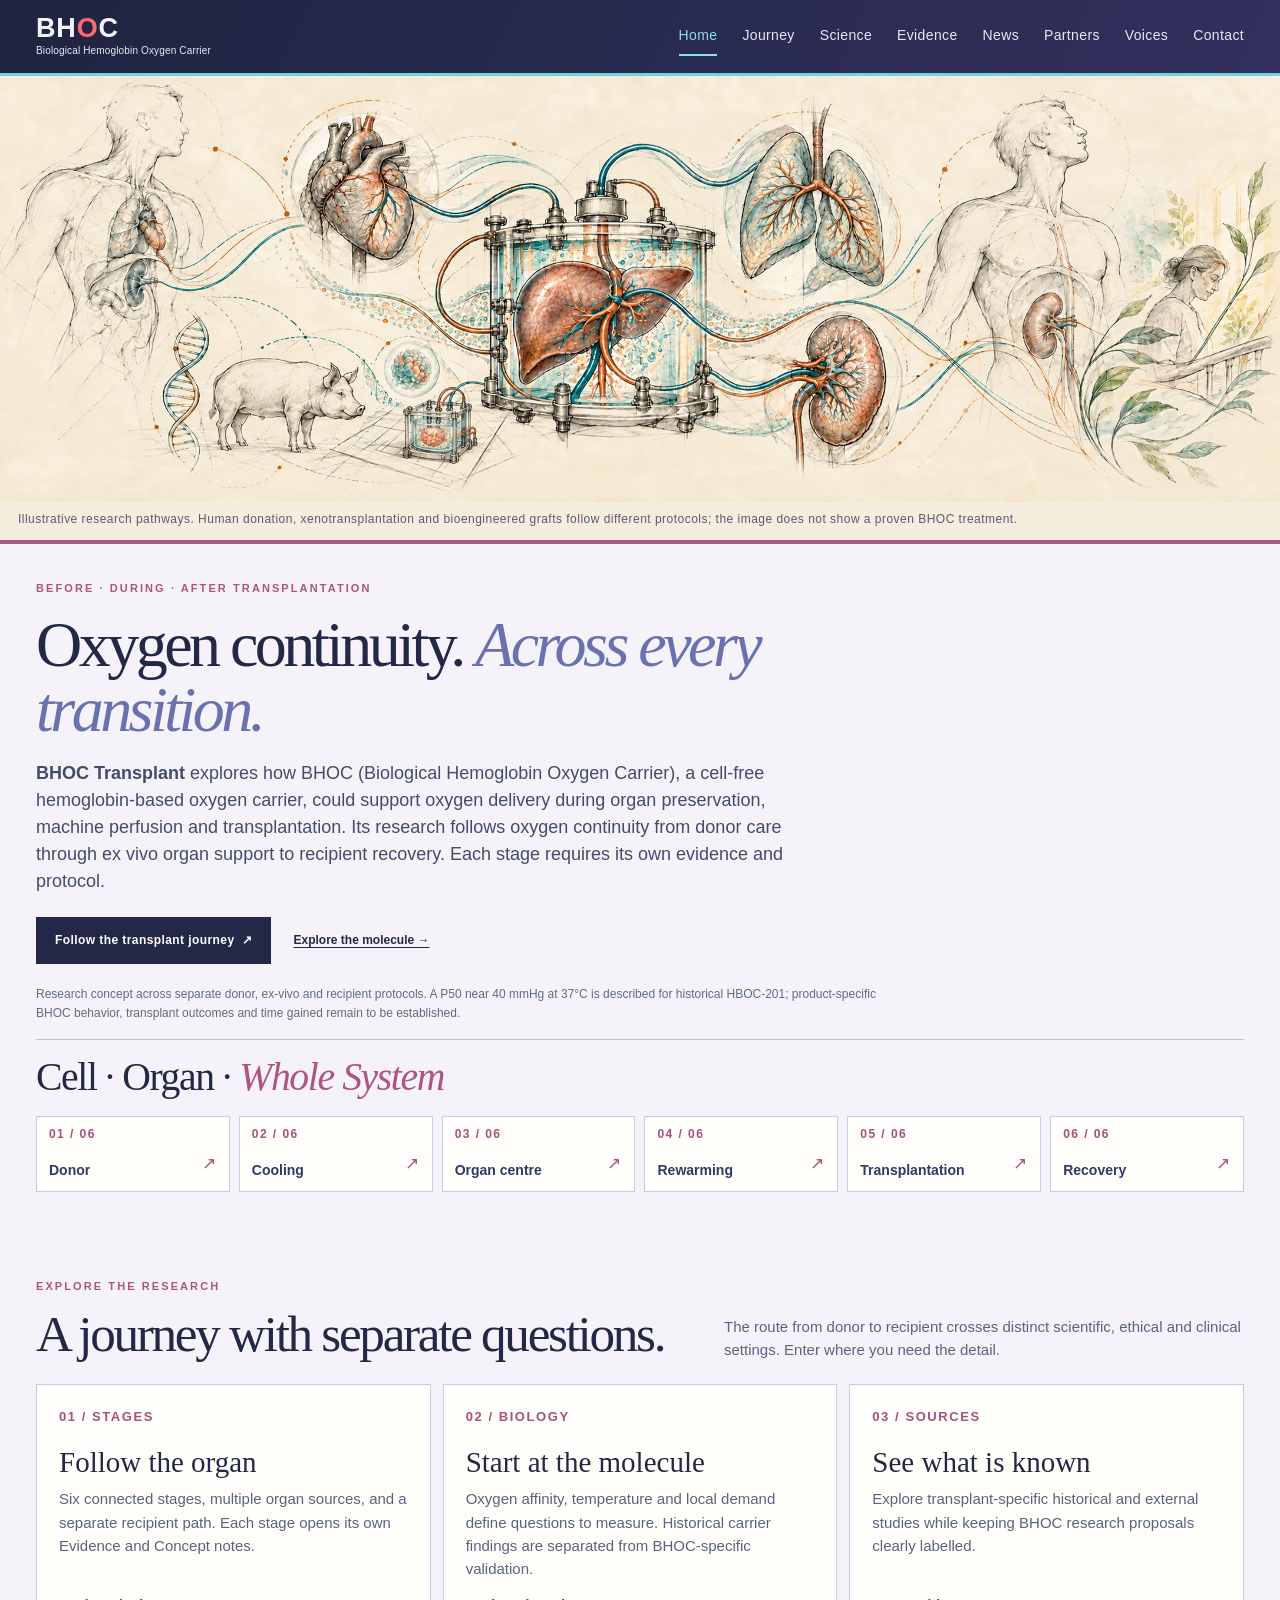
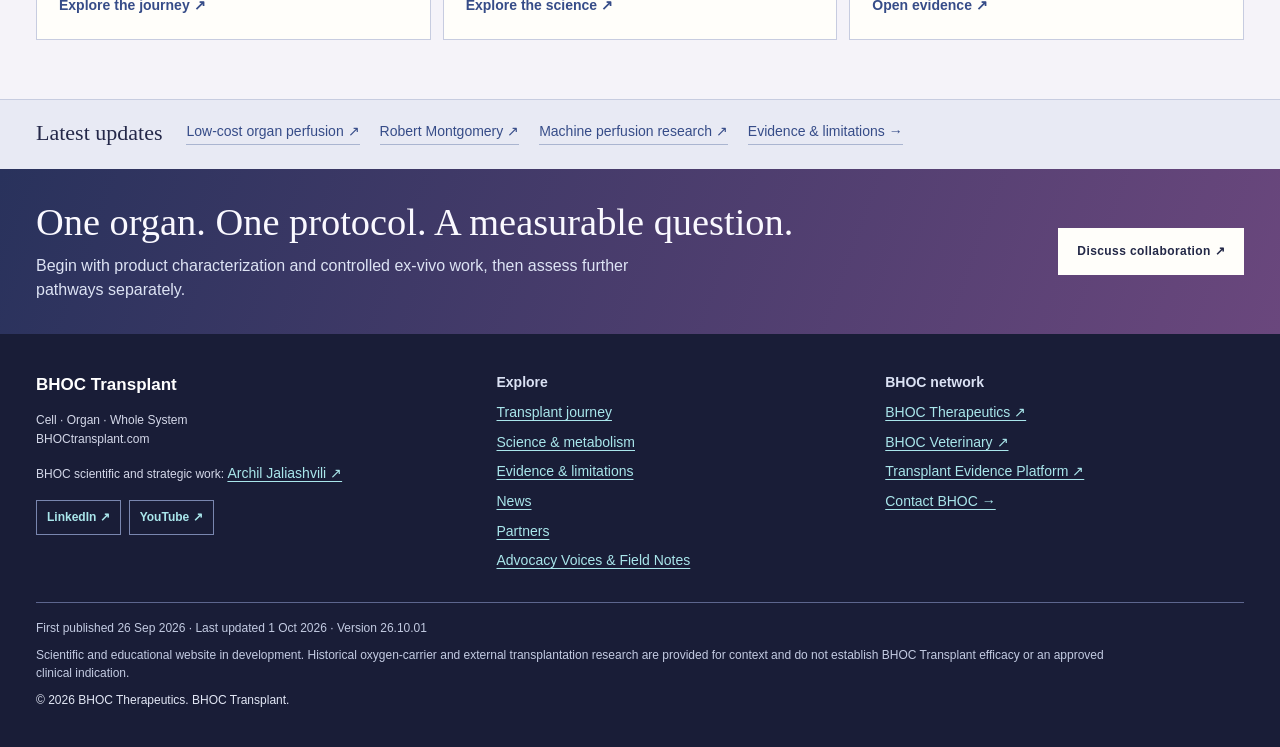
==== commit 93fec210: "Add Advocacy Voices and Field Notes with Jeff Parke and launch news" ====
--- a/index.html
+++ b/index.html
@@ -36,7 +36,7 @@
 <script type="application/ld+json" data-bhoc-identity>{"@context":"https://schema.org","@graph":[{"@type":"WebSite","@id":"https://bhoctransplant.com/#website","name":"BHOC Transplant","url":"https://bhoctransplant.com/","publisher":{"@id":"https://bhoctherapeutics.com/#organization"},"inLanguage":"en","alternateName":["BHOC-Transplant-Therapeutics"]}]}</script>
 </head>
 <body class="home">
-<div class="top"><header class="wrap topline"><a class="brand" href="/" aria-label="BHOC Transplant home"><span class="brand-mark">BH<i>O</i>C</span><span class="brand-sub">Biological Hemoglobin Oxygen Carrier</span></a><nav class="topnav" aria-label="Sections"><a href="/" aria-current="page">Home</a><a href="journey.html">Journey</a><a href="science.html">Science</a><a href="evidence.html">Evidence</a><a href="news.html">News</a><a href="partners.html">Partners</a><a href="contact.html">Contact</a></nav></header></div>
+<div class="top"><header class="wrap topline"><a class="brand" href="/" aria-label="BHOC Transplant home"><span class="brand-mark">BH<i>O</i>C</span><span class="brand-sub">Biological Hemoglobin Oxygen Carrier</span></a><nav class="topnav" aria-label="Sections"><a href="/" aria-current="page">Home</a><a href="journey.html">Journey</a><a href="science.html">Science</a><a href="evidence.html">Evidence</a><a href="news.html">News</a><a href="partners.html">Partners</a><a href="voices.html">Voices</a><a href="contact.html">Contact</a></nav></header></div>
 <main>
 <section class="hero" id="idea">
         <figure class="hero-art">
@@ -68,6 +68,6 @@
       </div>
     </section><section class="section home-directions"><div class="wrap"><div class="section-head"><div><div class="eyebrow">Explore the research</div><h2 class="serif">A journey with separate questions.</h2></div><p class="section-intro">The route from donor to recipient crosses distinct scientific, ethical and clinical settings. Enter where you need the detail.</p></div><div class="tile-grid"><a class="tile" href="journey.html"><small>01 / Stages</small><h3>Follow the organ</h3><p>Six connected stages, multiple organ sources, and a separate recipient path. Each stage opens its own Evidence and Concept notes.</p><span class="read-more">Explore the journey ↗</span></a><a class="tile" href="science.html"><small>02 / Biology</small><h3>Start at the molecule</h3><p>Oxygen affinity, temperature and local demand define questions to measure. Historical carrier findings are separated from BHOC-specific validation.</p><span class="read-more">Explore the science ↗</span></a><a class="tile" href="evidence.html"><small>03 / Sources</small><h3>See what is known</h3><p>Explore transplant-specific historical and external studies while keeping BHOC research proposals clearly labelled.</p><span class="read-more">Open evidence ↗</span></a></div></div></section><section class="home-updates" aria-labelledby="home-updates-title"><div class="wrap home-updates-row"><h2 id="home-updates-title">Latest updates</h2><nav class="home-updates-links" aria-label="Transplant news and evidence"><a href="news.html#low-cost-organ-perfusion">Low-cost organ perfusion ↗</a><a href="news.html#robert-montgomery">Robert Montgomery ↗</a><a href="news.html#machine-perfusion">Machine perfusion research ↗</a><a href="evidence.html">Evidence &amp; limitations →</a></nav></div></section><section class="partner-ribbon"><div class="wrap"><div><h2>One organ. One protocol. A measurable question.</h2><p>Begin with product characterization and controlled ex-vivo work, then assess further pathways separately.</p></div><a class="button" href="partners.html">Discuss collaboration ↗</a></div></section>
 </main>
-<footer><div class="wrap footer-grid"><div class="footer-identity"><strong>BHOC Transplant</strong><p>Cell · Organ · Whole System<br>BHOCtransplant.com</p><p>BHOC scientific and strategic work: <a href="https://orcid.org/0009-0006-4712-4942" target="_blank" rel="noopener noreferrer">Archil Jaliashvili ↗</a></p><div class="footer-socials" role="group" aria-label="BHOC social media"><a href="https://www.linkedin.com/company/bhoc-therapeutics/" target="_blank" rel="noopener noreferrer" aria-label="BHOC Therapeutics on LinkedIn">LinkedIn ↗</a><a href="https://www.youtube.com/@BHOCTherapeutics" target="_blank" rel="noopener noreferrer" aria-label="BHOC Therapeutics on YouTube">YouTube ↗</a></div></div><div class="footer-links"><b>Explore</b><a href="journey.html">Transplant journey</a><a href="science.html">Science &amp; metabolism</a><a href="evidence.html">Evidence &amp; limitations</a><a href="news.html">News</a><a href="partners.html">Partners</a></div><div class="footer-links"><b>BHOC network</b><a href="https://bhoctherapeutics.com/" target="_blank" rel="noopener noreferrer">BHOC Therapeutics ↗</a><a href="https://bhocvet.com/" target="_blank" rel="noopener noreferrer">BHOC Veterinary ↗</a><a href="https://bhoctherapeutics.com/evidence/library/transplant/related/" target="_blank" rel="noopener noreferrer">Transplant Evidence Platform ↗</a><a href="contact.html">Contact BHOC →</a></div></div><div class="wrap footer-meta"><p>First published <time datetime="2026-09-26">26 Sep 2026</time> · Last updated <time datetime="2026-10-01">1 Oct 2026</time> · Version 26.10.01</p><p>Scientific and educational website in development. Historical oxygen-carrier and external transplantation research are provided for context and do not establish BHOC Transplant efficacy or an approved clinical indication.</p><p>© 2026 BHOC Therapeutics. BHOC Transplant.</p></div></footer>
+<footer><div class="wrap footer-grid"><div class="footer-identity"><strong>BHOC Transplant</strong><p>Cell · Organ · Whole System<br>BHOCtransplant.com</p><p>BHOC scientific and strategic work: <a href="https://orcid.org/0009-0006-4712-4942" target="_blank" rel="noopener noreferrer">Archil Jaliashvili ↗</a></p><div class="footer-socials" role="group" aria-label="BHOC social media"><a href="https://www.linkedin.com/company/bhoc-therapeutics/" target="_blank" rel="noopener noreferrer" aria-label="BHOC Therapeutics on LinkedIn">LinkedIn ↗</a><a href="https://www.youtube.com/@BHOCTherapeutics" target="_blank" rel="noopener noreferrer" aria-label="BHOC Therapeutics on YouTube">YouTube ↗</a></div></div><div class="footer-links"><b>Explore</b><a href="journey.html">Transplant journey</a><a href="science.html">Science &amp; metabolism</a><a href="evidence.html">Evidence &amp; limitations</a><a href="news.html">News</a><a href="partners.html">Partners</a><a href="voices.html">Advocacy Voices &amp; Field Notes</a></div><div class="footer-links"><b>BHOC network</b><a href="https://bhoctherapeutics.com/" target="_blank" rel="noopener noreferrer">BHOC Therapeutics ↗</a><a href="https://bhocvet.com/" target="_blank" rel="noopener noreferrer">BHOC Veterinary ↗</a><a href="https://bhoctherapeutics.com/evidence/library/transplant/related/" target="_blank" rel="noopener noreferrer">Transplant Evidence Platform ↗</a><a href="contact.html">Contact BHOC →</a></div></div><div class="wrap footer-meta"><p>First published <time datetime="2026-09-26">26 Sep 2026</time> · Last updated <time datetime="2026-10-01">1 Oct 2026</time> · Version 26.10.01</p><p>Scientific and educational website in development. Historical oxygen-carrier and external transplantation research are provided for context and do not establish BHOC Transplant efficacy or an approved clinical indication.</p><p>© 2026 BHOC Therapeutics. BHOC Transplant.</p></div></footer>
 </body>
 </html>
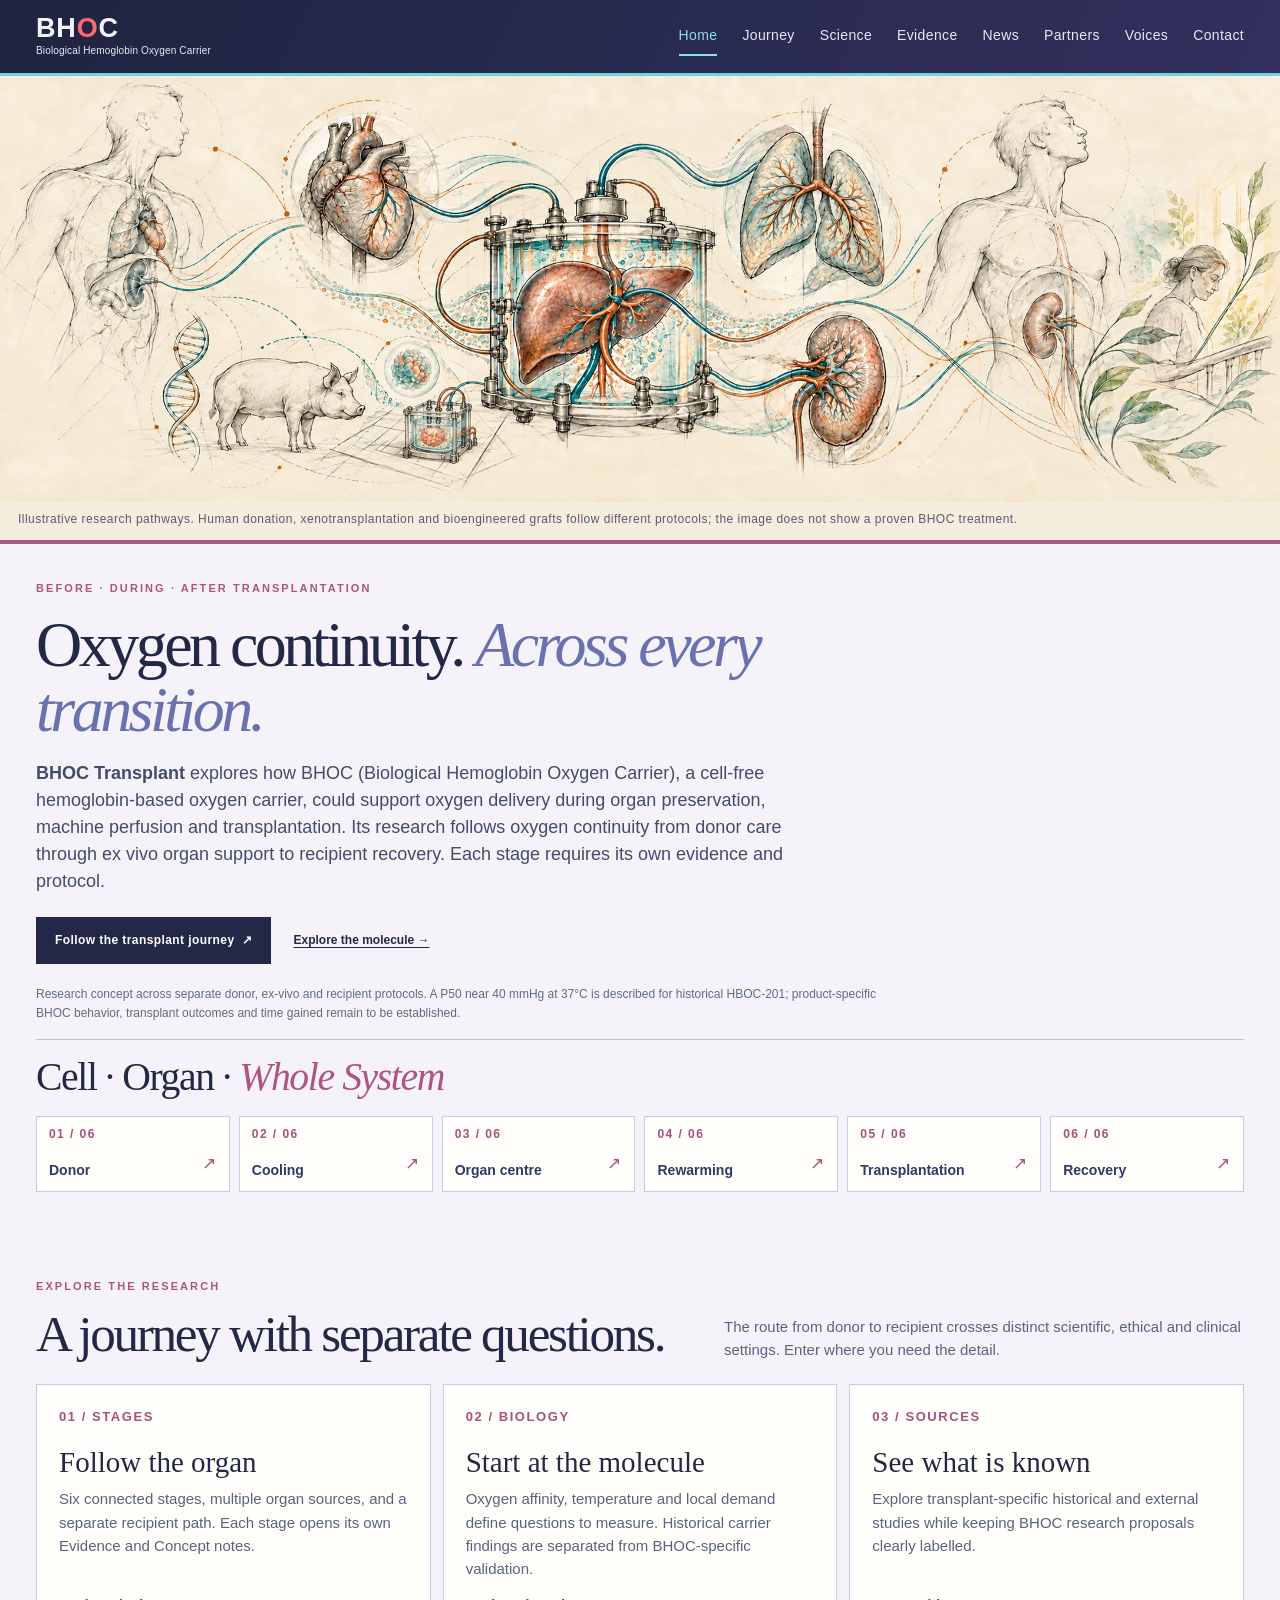
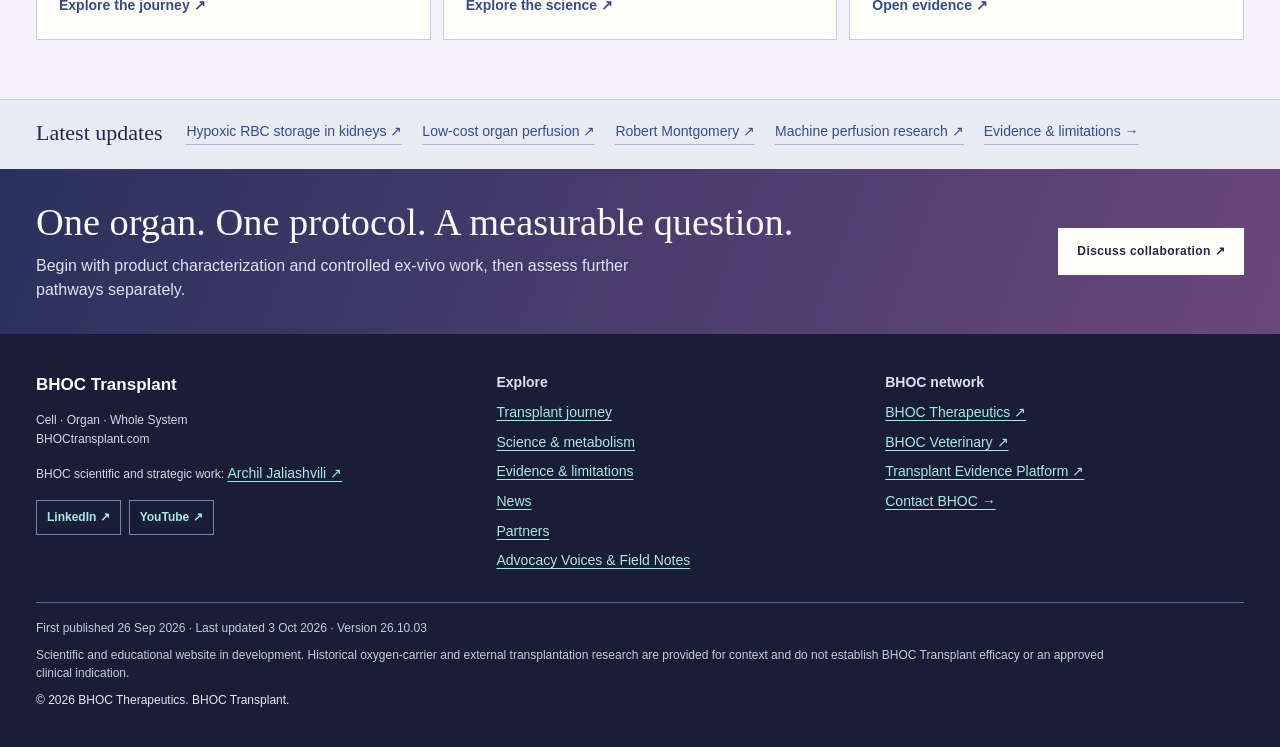
==== commit c4041d32: "Publish hypoxic RBC human kidney perfusion research news Announce the newly added external study, li" ====
--- a/index.html
+++ b/index.html
@@ -66,8 +66,8 @@
           <a href="journey.html#stage-recovery"><small>06 / 06</small><strong>Recovery</strong></a>
         </nav>
       </div>
-    </section><section class="section home-directions"><div class="wrap"><div class="section-head"><div><div class="eyebrow">Explore the research</div><h2 class="serif">A journey with separate questions.</h2></div><p class="section-intro">The route from donor to recipient crosses distinct scientific, ethical and clinical settings. Enter where you need the detail.</p></div><div class="tile-grid"><a class="tile" href="journey.html"><small>01 / Stages</small><h3>Follow the organ</h3><p>Six connected stages, multiple organ sources, and a separate recipient path. Each stage opens its own Evidence and Concept notes.</p><span class="read-more">Explore the journey ↗</span></a><a class="tile" href="science.html"><small>02 / Biology</small><h3>Start at the molecule</h3><p>Oxygen affinity, temperature and local demand define questions to measure. Historical carrier findings are separated from BHOC-specific validation.</p><span class="read-more">Explore the science ↗</span></a><a class="tile" href="evidence.html"><small>03 / Sources</small><h3>See what is known</h3><p>Explore transplant-specific historical and external studies while keeping BHOC research proposals clearly labelled.</p><span class="read-more">Open evidence ↗</span></a></div></div></section><section class="home-updates" aria-labelledby="home-updates-title"><div class="wrap home-updates-row"><h2 id="home-updates-title">Latest updates</h2><nav class="home-updates-links" aria-label="Transplant news and evidence"><a href="news.html#low-cost-organ-perfusion">Low-cost organ perfusion ↗</a><a href="news.html#robert-montgomery">Robert Montgomery ↗</a><a href="news.html#machine-perfusion">Machine perfusion research ↗</a><a href="evidence.html">Evidence &amp; limitations →</a></nav></div></section><section class="partner-ribbon"><div class="wrap"><div><h2>One organ. One protocol. A measurable question.</h2><p>Begin with product characterization and controlled ex-vivo work, then assess further pathways separately.</p></div><a class="button" href="partners.html">Discuss collaboration ↗</a></div></section>
+    </section><section class="section home-directions"><div class="wrap"><div class="section-head"><div><div class="eyebrow">Explore the research</div><h2 class="serif">A journey with separate questions.</h2></div><p class="section-intro">The route from donor to recipient crosses distinct scientific, ethical and clinical settings. Enter where you need the detail.</p></div><div class="tile-grid"><a class="tile" href="journey.html"><small>01 / Stages</small><h3>Follow the organ</h3><p>Six connected stages, multiple organ sources, and a separate recipient path. Each stage opens its own Evidence and Concept notes.</p><span class="read-more">Explore the journey ↗</span></a><a class="tile" href="science.html"><small>02 / Biology</small><h3>Start at the molecule</h3><p>Oxygen affinity, temperature and local demand define questions to measure. Historical carrier findings are separated from BHOC-specific validation.</p><span class="read-more">Explore the science ↗</span></a><a class="tile" href="evidence.html"><small>03 / Sources</small><h3>See what is known</h3><p>Explore transplant-specific historical and external studies while keeping BHOC research proposals clearly labelled.</p><span class="read-more">Open evidence ↗</span></a></div></div></section><section class="home-updates" aria-labelledby="home-updates-title"><div class="wrap home-updates-row"><h2 id="home-updates-title">Latest updates</h2><nav class="home-updates-links" aria-label="Transplant news and evidence"><a href="news/hypoxic-rbc-storage-human-kidney-perfusion.html">Hypoxic RBC storage in kidneys ↗</a><a href="news.html#low-cost-organ-perfusion">Low-cost organ perfusion ↗</a><a href="news.html#robert-montgomery">Robert Montgomery ↗</a><a href="news.html#machine-perfusion">Machine perfusion research ↗</a><a href="evidence.html">Evidence &amp; limitations →</a></nav></div></section><section class="partner-ribbon"><div class="wrap"><div><h2>One organ. One protocol. A measurable question.</h2><p>Begin with product characterization and controlled ex-vivo work, then assess further pathways separately.</p></div><a class="button" href="partners.html">Discuss collaboration ↗</a></div></section>
 </main>
-<footer><div class="wrap footer-grid"><div class="footer-identity"><strong>BHOC Transplant</strong><p>Cell · Organ · Whole System<br>BHOCtransplant.com</p><p>BHOC scientific and strategic work: <a href="https://orcid.org/0009-0006-4712-4942" target="_blank" rel="noopener noreferrer">Archil Jaliashvili ↗</a></p><div class="footer-socials" role="group" aria-label="BHOC social media"><a href="https://www.linkedin.com/company/bhoc-therapeutics/" target="_blank" rel="noopener noreferrer" aria-label="BHOC Therapeutics on LinkedIn">LinkedIn ↗</a><a href="https://www.youtube.com/@BHOCTherapeutics" target="_blank" rel="noopener noreferrer" aria-label="BHOC Therapeutics on YouTube">YouTube ↗</a></div></div><div class="footer-links"><b>Explore</b><a href="journey.html">Transplant journey</a><a href="science.html">Science &amp; metabolism</a><a href="evidence.html">Evidence &amp; limitations</a><a href="news.html">News</a><a href="partners.html">Partners</a><a href="voices.html">Advocacy Voices &amp; Field Notes</a></div><div class="footer-links"><b>BHOC network</b><a href="https://bhoctherapeutics.com/" target="_blank" rel="noopener noreferrer">BHOC Therapeutics ↗</a><a href="https://bhocvet.com/" target="_blank" rel="noopener noreferrer">BHOC Veterinary ↗</a><a href="https://bhoctherapeutics.com/evidence/library/transplant/related/" target="_blank" rel="noopener noreferrer">Transplant Evidence Platform ↗</a><a href="contact.html">Contact BHOC →</a></div></div><div class="wrap footer-meta"><p>First published <time datetime="2026-09-26">26 Sep 2026</time> · Last updated <time datetime="2026-10-01">1 Oct 2026</time> · Version 26.10.01</p><p>Scientific and educational website in development. Historical oxygen-carrier and external transplantation research are provided for context and do not establish BHOC Transplant efficacy or an approved clinical indication.</p><p>© 2026 BHOC Therapeutics. BHOC Transplant.</p></div></footer>
+<footer><div class="wrap footer-grid"><div class="footer-identity"><strong>BHOC Transplant</strong><p>Cell · Organ · Whole System<br>BHOCtransplant.com</p><p>BHOC scientific and strategic work: <a href="https://orcid.org/0009-0006-4712-4942" target="_blank" rel="noopener noreferrer">Archil Jaliashvili ↗</a></p><div class="footer-socials" role="group" aria-label="BHOC social media"><a href="https://www.linkedin.com/company/bhoc-therapeutics/" target="_blank" rel="noopener noreferrer" aria-label="BHOC Therapeutics on LinkedIn">LinkedIn ↗</a><a href="https://www.youtube.com/@BHOCTherapeutics" target="_blank" rel="noopener noreferrer" aria-label="BHOC Therapeutics on YouTube">YouTube ↗</a></div></div><div class="footer-links"><b>Explore</b><a href="journey.html">Transplant journey</a><a href="science.html">Science &amp; metabolism</a><a href="evidence.html">Evidence &amp; limitations</a><a href="news.html">News</a><a href="partners.html">Partners</a><a href="voices.html">Advocacy Voices &amp; Field Notes</a></div><div class="footer-links"><b>BHOC network</b><a href="https://bhoctherapeutics.com/" target="_blank" rel="noopener noreferrer">BHOC Therapeutics ↗</a><a href="https://bhocvet.com/" target="_blank" rel="noopener noreferrer">BHOC Veterinary ↗</a><a href="https://bhoctherapeutics.com/evidence/library/transplant/related/" target="_blank" rel="noopener noreferrer">Transplant Evidence Platform ↗</a><a href="contact.html">Contact BHOC →</a></div></div><div class="wrap footer-meta"><p>First published <time datetime="2026-09-26">26 Sep 2026</time> · Last updated <time datetime="2026-10-03">3 Oct 2026</time> · Version 26.10.03</p><p>Scientific and educational website in development. Historical oxygen-carrier and external transplantation research are provided for context and do not establish BHOC Transplant efficacy or an approved clinical indication.</p><p>© 2026 BHOC Therapeutics. BHOC Transplant.</p></div></footer>
 </body>
 </html>
